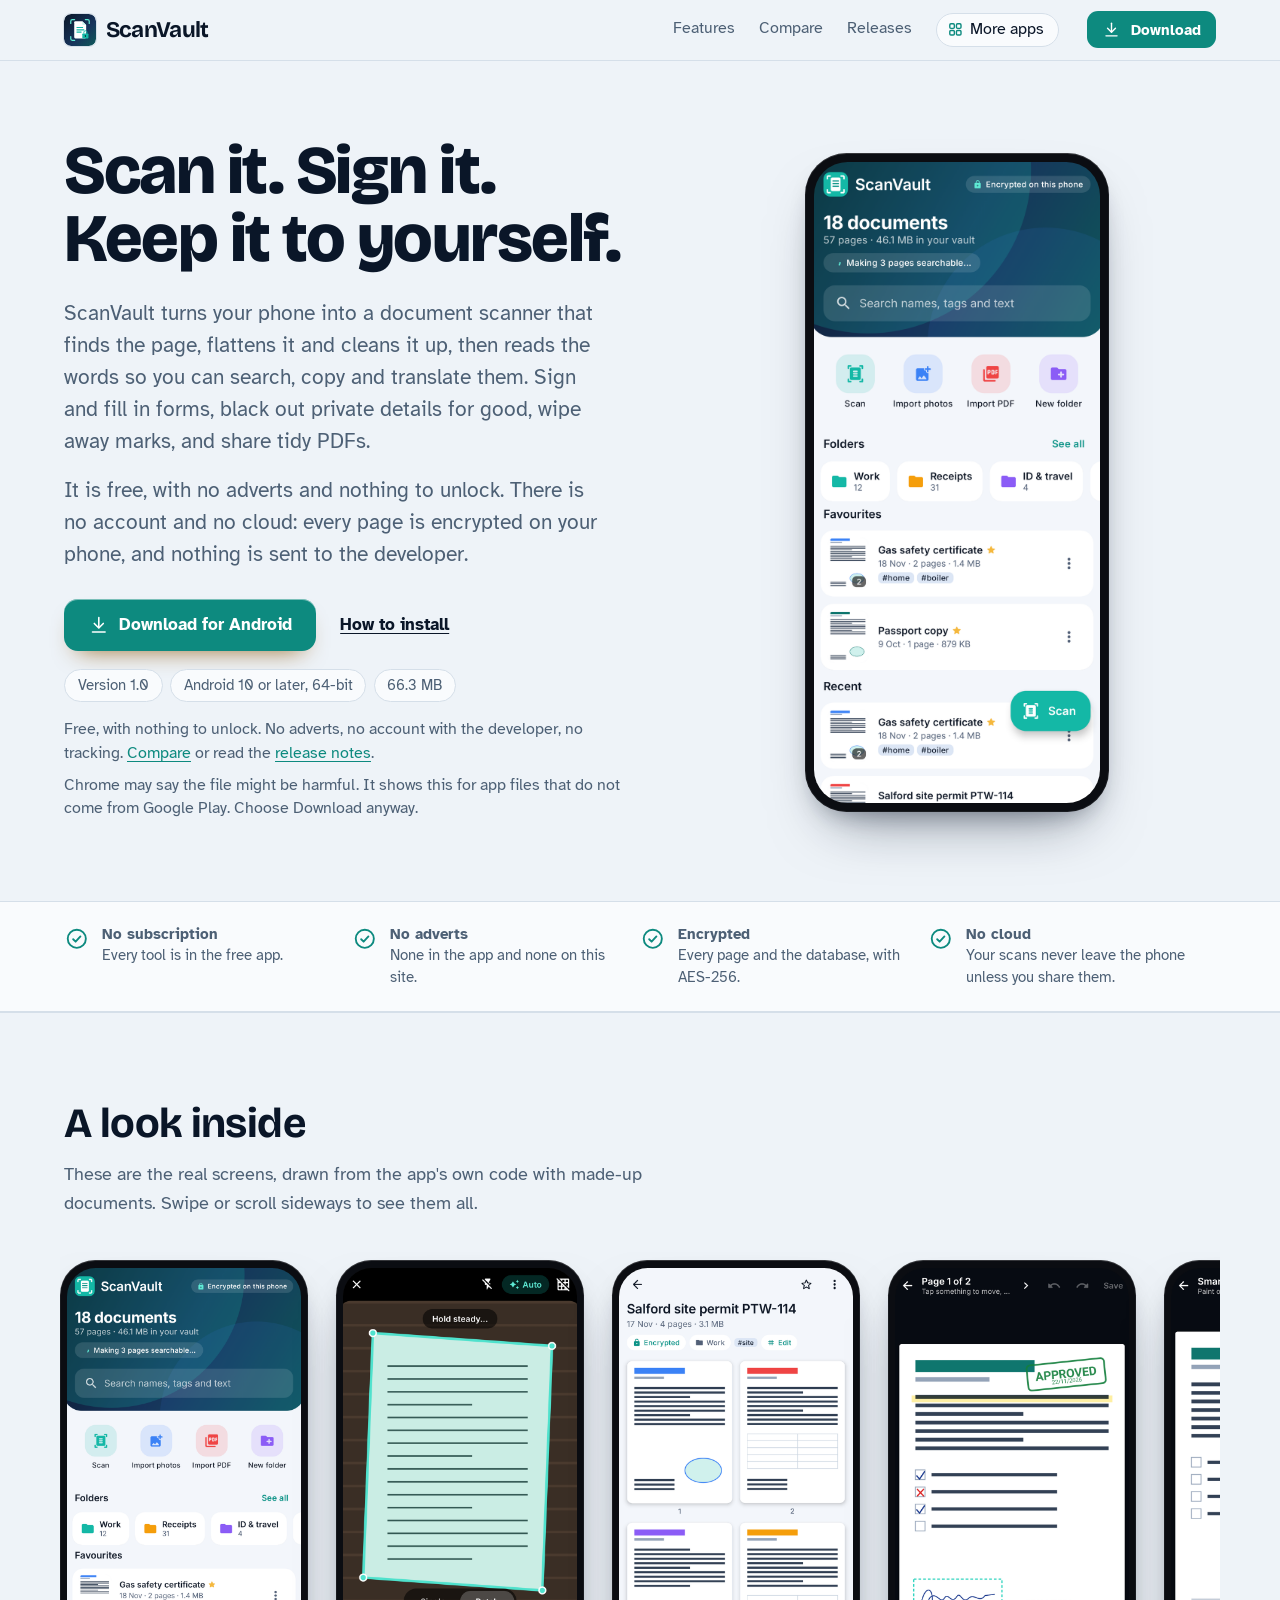
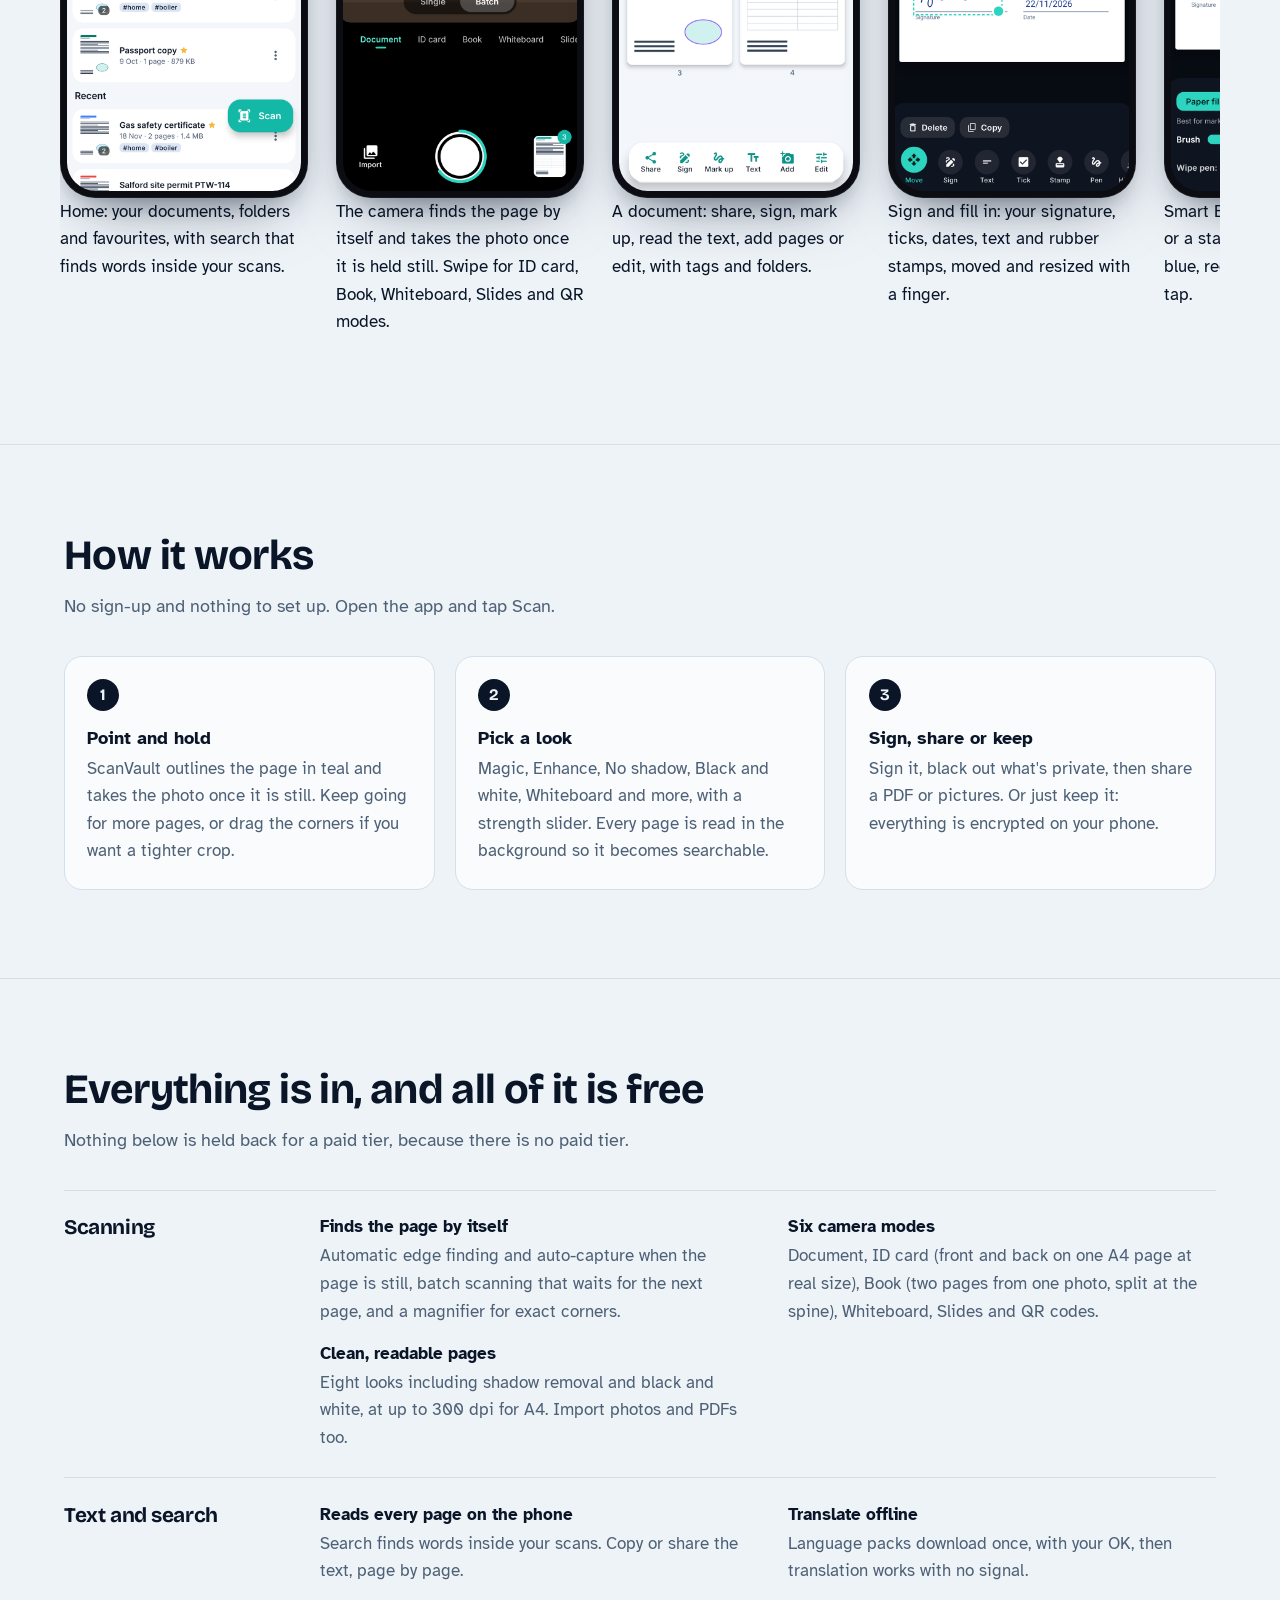
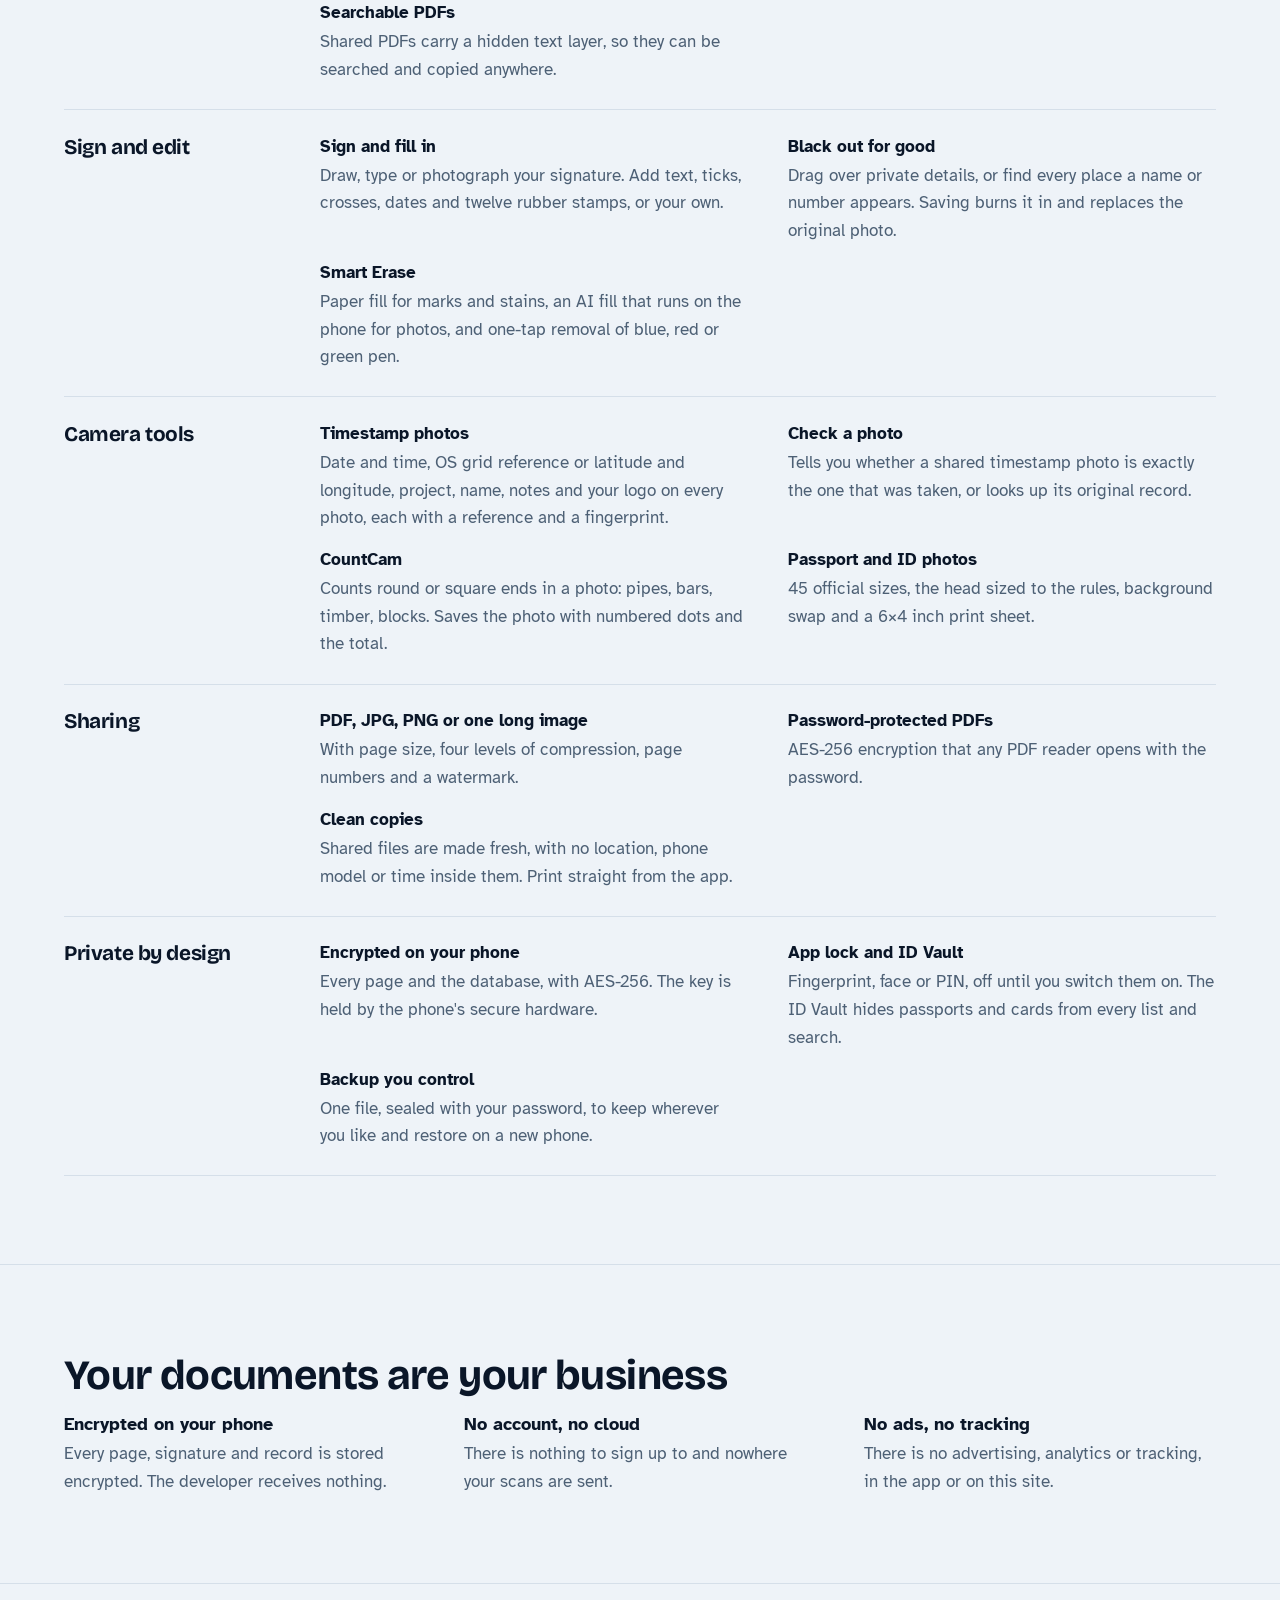
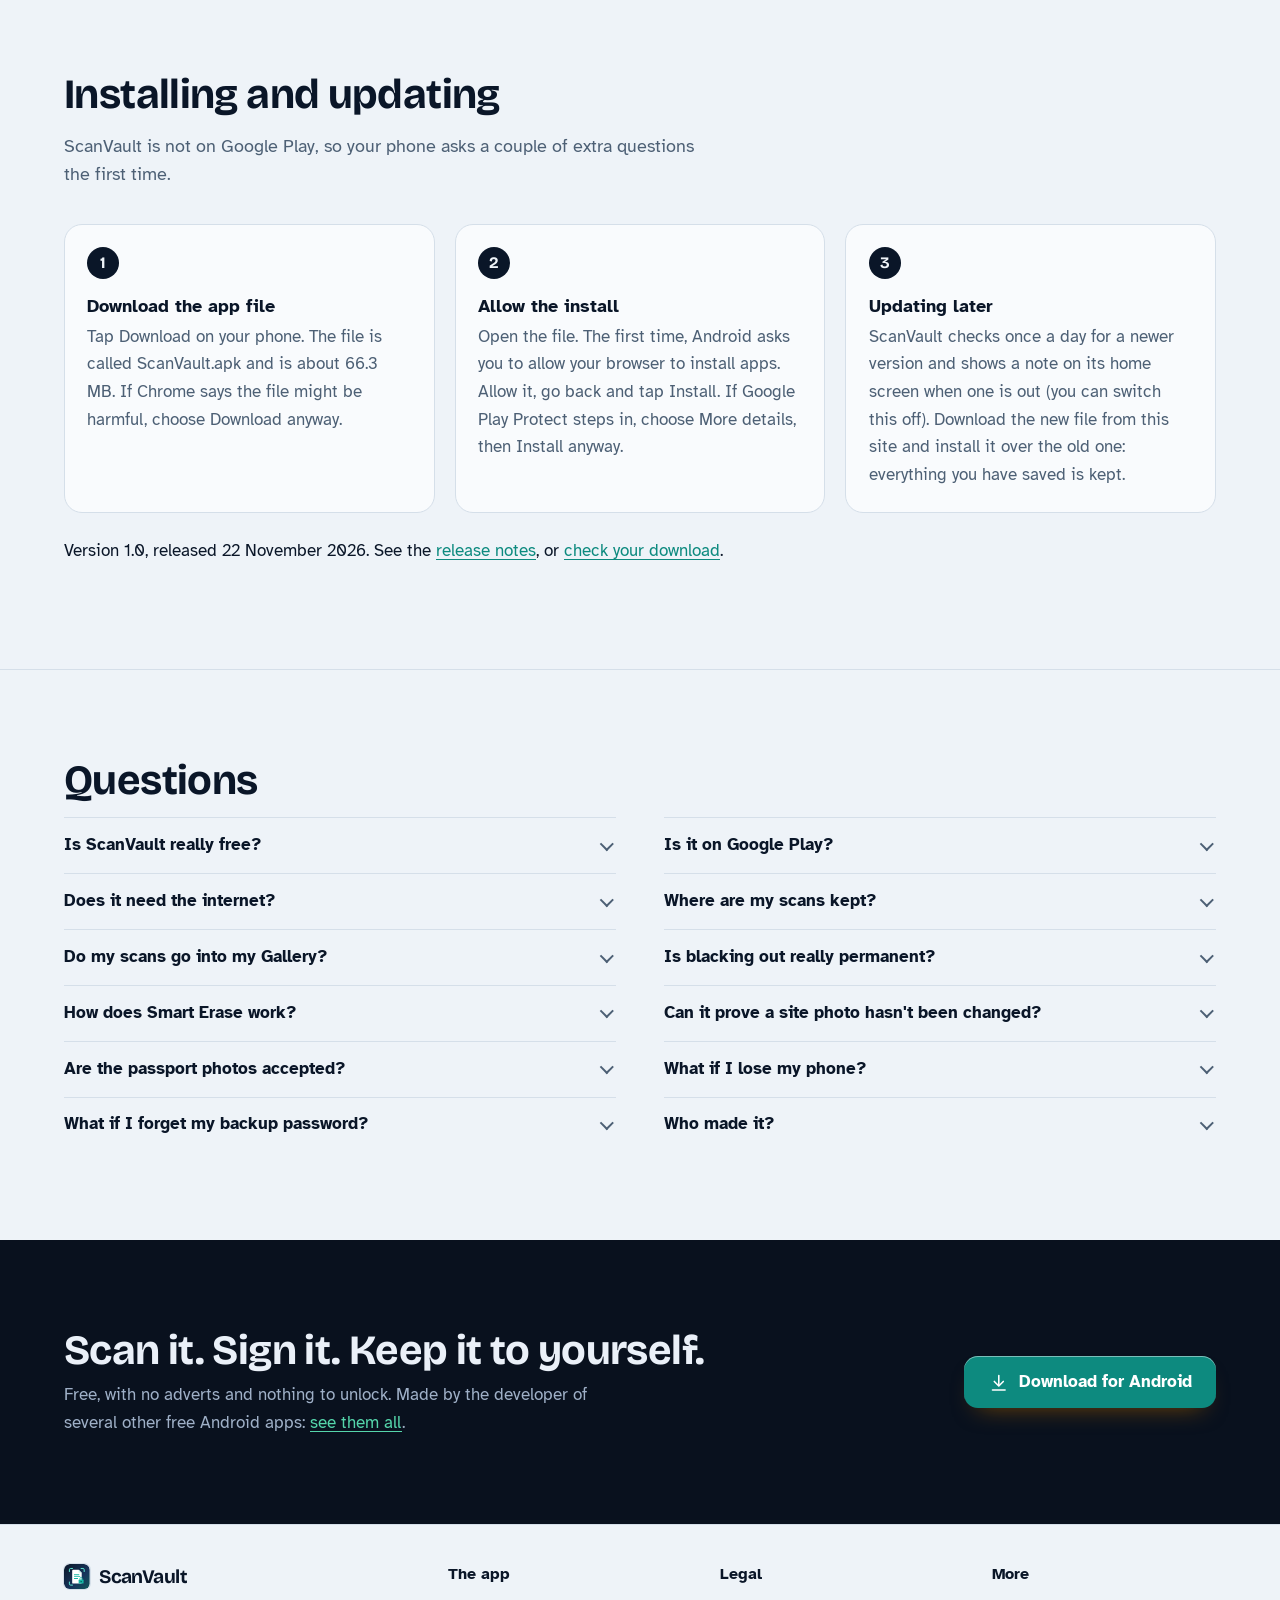
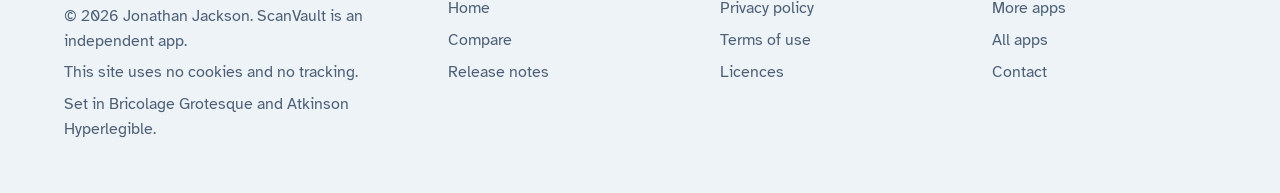
==== index.html @ 2713297f "ScanVault website" ====
<!DOCTYPE html>
<html lang="en-GB">
<head>
<meta charset="utf-8">
<meta name="viewport" content="width=device-width, initial-scale=1">
<title>ScanVault: a free, private document scanner for Android</title>
<meta name="description" content="ScanVault is a free Android document scanner that keeps every page encrypted on your phone: automatic edge finding, searchable PDFs, signing and form filling, true black-out, Smart Erase, timestamp photos, CountCam, passport photos and an ID Vault. No adverts, no account, no cloud.">
<meta name="author" content="Jonathan Jackson">
<link rel="canonical" href="https://customgpter.github.io/scanvault/">
<meta name="theme-color" content="#eef3f8" media="(prefers-color-scheme: light)">
<meta name="theme-color" content="#060e1c" media="(prefers-color-scheme: dark)">
<meta property="og:type" content="website">
<meta property="og:site_name" content="ScanVault">
<meta property="og:title" content="ScanVault: a free, private document scanner for Android">
<meta property="og:description" content="ScanVault is a free Android document scanner that keeps every page encrypted on your phone: automatic edge finding, searchable PDFs, signing and form filling, true black-out, Smart Erase, timestamp photos, CountCam, passport photos and an ID Vault. No adverts, no account, no cloud.">
<meta property="og:url" content="https://customgpter.github.io/scanvault/">
<meta property="og:image" content="https://customgpter.github.io/scanvault/assets/og.png">
<meta property="og:image:width" content="1200">
<meta property="og:image:height" content="630">
<meta property="og:image:alt" content="ScanVault&#x27;s home screen: your encrypted documents, folders and the scan button">
<meta property="og:locale" content="en_GB">
<meta name="twitter:card" content="summary_large_image">
<link rel="icon" href="./assets/favicon.svg" type="image/svg+xml">
<link rel="apple-touch-icon" href="./assets/apple-touch-icon.png">
<link rel="preload" href="./assets/fonts/bricolage-grotesque-latin.woff2" as="font" type="font/woff2" crossorigin>
<link rel="preload" href="./assets/fonts/atkinson-hyperlegible-latin-400-normal.woff2" as="font" type="font/woff2" crossorigin>
<link rel="stylesheet" href="./assets/site.css?v=1">
<link rel="stylesheet" href="./assets/house.css?v=1">
<link rel="stylesheet" href="./assets/apps-list.css?v=1">
<script src="./assets/apps-list.js?v=1" defer></script>
<script type="application/ld+json">{"@context":"https://schema.org","@type":"SoftwareApplication","name":"ScanVault","url":"https://customgpter.github.io/scanvault/","description":"ScanVault is a free Android document scanner that keeps every page encrypted on your phone: automatic edge finding, searchable PDFs, signing and form filling, true black-out, Smart Erase, timestamp photos, CountCam, passport photos and an ID Vault. No adverts, no account, no cloud.","applicationCategory":"BusinessApplication","operatingSystem":"Android 10 or later, 64-bit","softwareVersion":"1.0","downloadUrl":"https://github.com/CustomGPTer/scanvault/releases/latest/download/ScanVault.apk","releaseNotes":"https://customgpter.github.io/scanvault/releases.html","offers":{"@type":"Offer","price":"0","priceCurrency":"GBP"},"inLanguage":"en-GB","image":"https://customgpter.github.io/scanvault/assets/og.png","featureList":["Finds the page by itself","Six camera modes","Clean, readable pages","Reads every page on the phone","Translate offline","Searchable PDFs","Sign and fill in","Black out for good","Smart Erase","Timestamp photos","Check a photo","CountCam"],"author":{"@type":"Person","name":"Jonathan Jackson"}}</script>
<script type="application/ld+json">{"@context":"https://schema.org","@type":"FAQPage","mainEntity":[{"@type":"Question","name":"Is ScanVault really free?","acceptedAnswer":{"@type":"Answer","text":"Yes. There is no paid version, no subscription, no trial and no adverts, and nothing in the app is locked. There is no watermark on your scans."}},{"@type":"Question","name":"Is it on Google Play?","acceptedAnswer":{"@type":"Answer","text":"No. ScanVault is a personal project and is downloaded from this site as an Android app file. It needs Android 10 or later on a 64-bit phone, which covers almost every phone sold since 2019."}},{"@type":"Question","name":"Does it need the internet?","acceptedAnswer":{"@type":"Answer","text":"No, apart from two things you control: translation language packs, downloaded only when you say yes, and a once-a-day check for a newer version number, which you can switch off. Scanning, text reading, signing, Smart Erase, counting and ID photos all work offline."}},{"@type":"Question","name":"Where are my scans kept?","acceptedAnswer":{"@type":"Answer","text":"Only on your phone, in the app's private storage, encrypted with AES-256. The key is held by the phone's secure hardware, so a copy of the files taken off the phone cannot be read. Android's cloud backup is switched off for ScanVault."}},{"@type":"Question","name":"Do my scans go into my Gallery?","acceptedAnswer":{"@type":"Answer","text":"No. ScanVault never saves to your Gallery. Pages leave the app only when you share, save or print them, or switch on the optional copy to a folder."}},{"@type":"Question","name":"Is blacking out really permanent?","acceptedAnswer":{"@type":"Answer","text":"Yes. When you save, the black boxes are burned into the page and the original photo in the vault is replaced, so the hidden details cannot be recovered from the app. Text under the boxes is removed from search too."}},{"@type":"Question","name":"How does Smart Erase work?","acceptedAnswer":{"@type":"Answer","text":"Paint over what you want gone. Paper fill blends in clean paper, which suits marks and stains on documents. AI fill uses a small image-repair model built into the app, which runs on your phone and suits photos and backgrounds."}},{"@type":"Question","name":"Can it prove a site photo hasn't been changed?","acceptedAnswer":{"@type":"Answer","text":"Each timestamp photo gets a reference and a fingerprint kept on the phone that took it. Check a photo tells you whether a shared copy is byte for byte the original. Copies squeezed by messaging apps no longer match, so use the reference on the stamp to see the original record."}},{"@type":"Question","name":"Are the passport photos accepted?","acceptedAnswer":{"@type":"Answer","text":"ScanVault sizes the head and photo to each country's published rules and can make the background plain. Whether a photo is accepted also depends on the lighting, your expression and the office that checks it, so always read the official rules before you apply."}},{"@type":"Question","name":"What if I lose my phone?","acceptedAnswer":{"@type":"Answer","text":"Your scans are encrypted and can't be read off the phone. To keep them, make a backup in Settings, Backup and restore: one file sealed with your password. Restore it on a new phone with the same password."}},{"@type":"Question","name":"What if I forget my backup password?","acceptedAnswer":{"@type":"Answer","text":"The backup can't be opened, not even by the developer. Make a new backup with a password you'll remember."}},{"@type":"Question","name":"Who made it?","acceptedAnswer":{"@type":"Answer","text":"ScanVault is made by Jonathan Jackson, an independent developer in the United Kingdom. It is not connected with CamScanner, Adobe, Google or any other app maker."}}]}</script>
</head>
<body>
<a class="skip" href="#main">Skip to content</a>
<header class="masthead">
<div class="wrap">
<a class="brand" href="./" aria-label="ScanVault home"><svg viewBox="0 0 108 108" aria-hidden="true"><defs><linearGradient id="svg_sv" x1="0" y1="0" x2="1" y2="1"><stop offset="0" stop-color="#0A1628"/><stop offset=".6" stop-color="#17345C"/><stop offset="1" stop-color="#0E5A5A"/></linearGradient></defs><rect width="108" height="108" rx="24" fill="url(#svg_sv)"/><g transform="translate(54 54) scale(1.3) translate(-54 -55)"><path fill="#fff" d="M42,32h18l10,10v32a3,3 0,0 1,-3 3h-25a3,3 0,0 1,-3 -3v-39a3,3 0,0 1,3 -3z"/><path fill="#CCF5EE" d="M60,32l10,10h-8a2,2 0,0 1,-2 -2z"/><path fill="#14B8A6" d="M45,47h17v3h-17z M45,53h20v3h-20z M45,59h13v3h-13z"/><path fill="#14B8A6" d="M62,64h12a2,2 0,0 1,2 2v9a2,2 0,0 1,-2 2h-12a2,2 0,0 1,-2 -2v-9a2,2 0,0 1,2 -2z"/><path fill="none" stroke="#14B8A6" stroke-width="2.4" d="M64,64v-3a4,4 0,0 1,8 0v3"/><path fill="#0A1628" d="M68,68.5a1.6,1.6 0,1 1,-0.01 0z M67.2,69.5h1.6v3.5h-1.6z"/><path fill="none" stroke="#5EEAD4" stroke-width="3.2" stroke-linecap="round" d="M30,38v-6a4,4 0,0 1,4 -4h6 M68,28h6a4,4 0,0 1,4 4v6 M30,72v6a4,4 0,0 0,4 4h6"/></g></svg><span>ScanVault</span></a>
<nav aria-label="Main"><ul><li><a href="./#features">Features</a></li><li><a href="./compare.html">Compare</a></li><li><a href="./releases.html">Releases</a></li><li><a class="more-apps" href="./more-apps.html"><svg class="ico" viewBox="0 0 24 24" aria-hidden="true"><rect x="4" y="4" width="6.5" height="6.5" rx="1.6"/><rect x="13.5" y="4" width="6.5" height="6.5" rx="1.6"/><rect x="4" y="13.5" width="6.5" height="6.5" rx="1.6"/><rect x="13.5" y="13.5" width="6.5" height="6.5" rx="1.6"/></svg>More apps</a></li></ul></nav>
<a class="button small" href="https://github.com/CustomGPTer/scanvault/releases/latest/download/ScanVault.apk"><svg class="ico" viewBox="0 0 24 24" aria-hidden="true"><path d="M12 4v11"/><path d="M7 10.5l5 5 5-5"/><path d="M5 20h14"/></svg>Download</a>
</div>
</header>
<main id="main">
<div class="hero">
<div class="wrap hero-grid">
<div class="hero-copy">
<h1>Scan it. Sign it. Keep it to yourself.</h1>
<p class="lede">ScanVault turns your phone into a document scanner that finds the page, flattens it and cleans it up, then reads the words so you can search, copy and translate them. Sign and fill in forms, black out private details for good, wipe away marks, and share tidy PDFs.</p><p class="lede">It is free, with no adverts and nothing to unlock. There is no account and no cloud: every page is encrypted on your phone, and nothing is sent to the developer.</p>

<p class="get" id="download"><a class="button" href="https://github.com/CustomGPTer/scanvault/releases/latest/download/ScanVault.apk"><svg class="ico" viewBox="0 0 24 24" aria-hidden="true"><path d="M12 4v11"/><path d="M7 10.5l5 5 5-5"/><path d="M5 20h14"/></svg>Download for Android</a><a class="aside" href="#install">How to install</a></p>
<ul class="pills"><li>Version 1.0</li><li>Android 10 or later, 64-bit</li><li>66.3 MB</li></ul>
<p class="facts">Free, with nothing to unlock. No adverts, no account with the developer, no tracking. <a href="compare.html">Compare</a> or read the <a href="releases.html">release notes</a>.</p>
<p class="facts">Chrome may say the file might be harmful. It shows this for app files that do not come from Google Play. Choose Download anyway.</p>
</div>
<div class="hero-phone"><div class="phone"><img src="./assets/screens/home.png" alt="Home: your documents, folders and favourites, with search that finds words inside your scans." width="393" height="852" fetchpriority="high"></div></div>
</div>
</div>

<section class="promises" aria-label="In short">
<div class="wrap"><ul><li><svg class="ico" viewBox="0 0 24 24" aria-hidden="true"><circle cx="12" cy="12" r="8.5"/><path d="M8.6 12.4l2.3 2.3 4.5-4.9"/></svg><span><b>No subscription</b><span>Every tool is in the free app.</span></span></li><li><svg class="ico" viewBox="0 0 24 24" aria-hidden="true"><circle cx="12" cy="12" r="8.5"/><path d="M8.6 12.4l2.3 2.3 4.5-4.9"/></svg><span><b>No adverts</b><span>None in the app and none on this site.</span></span></li><li><svg class="ico" viewBox="0 0 24 24" aria-hidden="true"><circle cx="12" cy="12" r="8.5"/><path d="M8.6 12.4l2.3 2.3 4.5-4.9"/></svg><span><b>Encrypted</b><span>Every page and the database, with AES-256.</span></span></li><li><svg class="ico" viewBox="0 0 24 24" aria-hidden="true"><circle cx="12" cy="12" r="8.5"/><path d="M8.6 12.4l2.3 2.3 4.5-4.9"/></svg><span><b>No cloud</b><span>Your scans never leave the phone unless you share them.</span></span></li></ul></div>
</section>

<section id="screens" aria-labelledby="screens-h">
<div class="wrap">
<h2 id="screens-h">A look inside</h2>
<p class="intro">These are the real screens, drawn from the app&#x27;s own code with made-up documents. Swipe or scroll sideways to see them all.</p>
<div class="gallery" tabindex="0" role="region" aria-label="Screens from ScanVault"><figure class="shot"><div class="phone"><img src="./assets/screens/home.png" alt="Home: your documents, folders and favourites, with search that finds words inside your scans." width="393" height="852" loading="eager" decoding="async"></div><figcaption>Home: your documents, folders and favourites, with search that finds words inside your scans.</figcaption></figure><figure class="shot"><div class="phone"><img src="./assets/screens/camera.png" alt="The camera finds the page by itself and takes the photo once it is held still. Swipe for ID card, Book, Whiteboard, Slides and QR modes." width="393" height="852" loading="eager" decoding="async"></div><figcaption>The camera finds the page by itself and takes the photo once it is held still. Swipe for ID card, Book, Whiteboard, Slides and QR modes.</figcaption></figure><figure class="shot"><div class="phone"><img src="./assets/screens/document.png" alt="A document: share, sign, mark up, read the text, add pages or edit, with tags and folders." width="393" height="852" loading="eager" decoding="async"></div><figcaption>A document: share, sign, mark up, read the text, add pages or edit, with tags and folders.</figcaption></figure><figure class="shot"><div class="phone"><img src="./assets/screens/sign.png" alt="Sign and fill in: your signature, ticks, dates, text and rubber stamps, moved and resized with a finger." width="393" height="852" loading="eager" decoding="async"></div><figcaption>Sign and fill in: your signature, ticks, dates, text and rubber stamps, moved and resized with a finger.</figcaption></figure><figure class="shot"><div class="phone"><img src="./assets/screens/erase.png" alt="Smart Erase: paint over a mark or a stain and it is gone. Wipe all blue, red or green pen in one tap." width="393" height="852" loading="eager" decoding="async"></div><figcaption>Smart Erase: paint over a mark or a stain and it is gone. Wipe all blue, red or green pen in one tap.</figcaption></figure><figure class="shot"><div class="phone"><img src="./assets/screens/timestamp.png" alt="The timestamp camera: date, time, OS grid reference, project and notes on every photo, with a tamper check." width="393" height="852" loading="eager" decoding="async"></div><figcaption>The timestamp camera: date, time, OS grid reference, project and notes on every photo, with a tamper check.</figcaption></figure><figure class="shot"><div class="phone"><img src="./assets/screens/countcam.png" alt="CountCam counts pipe ends, bars, timber or blocks. Tap to add one it missed or remove a wrong one." width="393" height="852" loading="eager" decoding="async"></div><figcaption>CountCam counts pipe ends, bars, timber or blocks. Tap to add one it missed or remove a wrong one.</figcaption></figure><figure class="shot"><div class="phone"><img src="./assets/screens/idphoto.png" alt="Passport and ID photos in 45 official sizes, with the head sized for you and a 6×4 print sheet." width="393" height="852" loading="eager" decoding="async"></div><figcaption>Passport and ID photos in 45 official sizes, with the head sized for you and a 6×4 print sheet.</figcaption></figure></div>
</div>
</section>

<section id="how" aria-labelledby="how-h">
<div class="wrap">
<h2 id="how-h">How it works</h2>
<p class="intro">No sign-up and nothing to set up. Open the app and tap Scan.</p>
<ol class="steps"><li><h3>Point and hold</h3><p>ScanVault outlines the page in teal and takes the photo once it is still. Keep going for more pages, or drag the corners if you want a tighter crop.</p></li><li><h3>Pick a look</h3><p>Magic, Enhance, No shadow, Black and white, Whiteboard and more, with a strength slider. Every page is read in the background so it becomes searchable.</p></li><li><h3>Sign, share or keep</h3><p>Sign it, black out what's private, then share a PDF or pictures. Or just keep it: everything is encrypted on your phone.</p></li></ol>
</div>
</section>

<section id="features" aria-labelledby="features-h">
<div class="wrap">
<h2 id="features-h">Everything is in, and all of it is free</h2>
<p class="intro">Nothing below is held back for a paid tier, because there is no paid tier.</p>
<div class="groups"><div class="group"><h3>Scanning</h3><dl><div><dt>Finds the page by itself</dt><dd>Automatic edge finding and auto-capture when the page is still, batch scanning that waits for the next page, and a magnifier for exact corners.</dd></div><div><dt>Six camera modes</dt><dd>Document, ID card (front and back on one A4 page at real size), Book (two pages from one photo, split at the spine), Whiteboard, Slides and QR codes.</dd></div><div><dt>Clean, readable pages</dt><dd>Eight looks including shadow removal and black and white, at up to 300 dpi for A4. Import photos and PDFs too.</dd></div></dl></div><div class="group"><h3>Text and search</h3><dl><div><dt>Reads every page on the phone</dt><dd>Search finds words inside your scans. Copy or share the text, page by page.</dd></div><div><dt>Translate offline</dt><dd>Language packs download once, with your OK, then translation works with no signal.</dd></div><div><dt>Searchable PDFs</dt><dd>Shared PDFs carry a hidden text layer, so they can be searched and copied anywhere.</dd></div></dl></div><div class="group"><h3>Sign and edit</h3><dl><div><dt>Sign and fill in</dt><dd>Draw, type or photograph your signature. Add text, ticks, crosses, dates and twelve rubber stamps, or your own.</dd></div><div><dt>Black out for good</dt><dd>Drag over private details, or find every place a name or number appears. Saving burns it in and replaces the original photo.</dd></div><div><dt>Smart Erase</dt><dd>Paper fill for marks and stains, an AI fill that runs on the phone for photos, and one-tap removal of blue, red or green pen.</dd></div></dl></div><div class="group"><h3>Camera tools</h3><dl><div><dt>Timestamp photos</dt><dd>Date and time, OS grid reference or latitude and longitude, project, name, notes and your logo on every photo, each with a reference and a fingerprint.</dd></div><div><dt>Check a photo</dt><dd>Tells you whether a shared timestamp photo is exactly the one that was taken, or looks up its original record.</dd></div><div><dt>CountCam</dt><dd>Counts round or square ends in a photo: pipes, bars, timber, blocks. Saves the photo with numbered dots and the total.</dd></div><div><dt>Passport and ID photos</dt><dd>45 official sizes, the head sized to the rules, background swap and a 6×4 inch print sheet.</dd></div></dl></div><div class="group"><h3>Sharing</h3><dl><div><dt>PDF, JPG, PNG or one long image</dt><dd>With page size, four levels of compression, page numbers and a watermark.</dd></div><div><dt>Password-protected PDFs</dt><dd>AES-256 encryption that any PDF reader opens with the password.</dd></div><div><dt>Clean copies</dt><dd>Shared files are made fresh, with no location, phone model or time inside them. Print straight from the app.</dd></div></dl></div><div class="group"><h3>Private by design</h3><dl><div><dt>Encrypted on your phone</dt><dd>Every page and the database, with AES-256. The key is held by the phone's secure hardware.</dd></div><div><dt>App lock and ID Vault</dt><dd>Fingerprint, face or PIN, off until you switch them on. The ID Vault hides passports and cards from every list and search.</dd></div><div><dt>Backup you control</dt><dd>One file, sealed with your password, to keep wherever you like and restore on a new phone.</dd></div></dl></div></div>
</div>
</section>

<section id="privacy" aria-labelledby="privacy-h">
<div class="wrap">
<h2 id="privacy-h">Your documents are your business</h2>
<ul class="plain"><li><h3>Encrypted on your phone</h3><p>Every page, signature and record is stored encrypted. The developer receives nothing.</p></li><li><h3>No account, no cloud</h3><p>There is nothing to sign up to and nowhere your scans are sent.</p></li><li><h3>No ads, no tracking</h3><p>There is no advertising, analytics or tracking, in the app or on this site.</p></li></ul>
</div>
</section>

<section id="install" aria-labelledby="install-h">
<div class="wrap">
<h2 id="install-h">Installing and updating</h2>
<p class="intro">ScanVault is not on Google Play, so your phone asks a couple of extra questions the first time.</p>
<ol class="steps"><li><h3>Download the app file</h3><p>Tap Download on your phone. The file is called ScanVault.apk and is about 66.3 MB. If Chrome says the file might be harmful, choose Download anyway.</p></li><li><h3>Allow the install</h3><p>Open the file. The first time, Android asks you to allow your browser to install apps. Allow it, go back and tap Install. If Google Play Protect steps in, choose More details, then Install anyway.</p></li><li><h3>Updating later</h3><p>ScanVault checks once a day for a newer version and shows a note on its home screen when one is out (you can switch this off). Download the new file from this site and install it over the old one: everything you have saved is kept.</p></li></ol>
<p class="after-table">Version 1.0, released 22 November 2026. See the <a href="releases.html">release notes</a>, or <a href="releases.html#checking">check your download</a>.</p>
</div>
</section>

<section id="questions" aria-labelledby="questions-h">
<div class="wrap">
<h2 id="questions-h">Questions</h2>
<div class="faq"><details><summary>Is ScanVault really free?</summary><p>Yes. There is no paid version, no subscription, no trial and no adverts, and nothing in the app is locked. There is no watermark on your scans.</p></details><details><summary>Is it on Google Play?</summary><p>No. ScanVault is a personal project and is downloaded from this site as an Android app file. It needs Android 10 or later on a 64-bit phone, which covers almost every phone sold since 2019.</p></details><details><summary>Does it need the internet?</summary><p>No, apart from two things you control: translation language packs, downloaded only when you say yes, and a once-a-day check for a newer version number, which you can switch off. Scanning, text reading, signing, Smart Erase, counting and ID photos all work offline.</p></details><details><summary>Where are my scans kept?</summary><p>Only on your phone, in the app's private storage, encrypted with AES-256. The key is held by the phone's secure hardware, so a copy of the files taken off the phone cannot be read. Android's cloud backup is switched off for ScanVault.</p></details><details><summary>Do my scans go into my Gallery?</summary><p>No. ScanVault never saves to your Gallery. Pages leave the app only when you share, save or print them, or switch on the optional copy to a folder.</p></details><details><summary>Is blacking out really permanent?</summary><p>Yes. When you save, the black boxes are burned into the page and the original photo in the vault is replaced, so the hidden details cannot be recovered from the app. Text under the boxes is removed from search too.</p></details><details><summary>How does Smart Erase work?</summary><p>Paint over what you want gone. Paper fill blends in clean paper, which suits marks and stains on documents. AI fill uses a small image-repair model built into the app, which runs on your phone and suits photos and backgrounds.</p></details><details><summary>Can it prove a site photo hasn&#x27;t been changed?</summary><p>Each timestamp photo gets a reference and a fingerprint kept on the phone that took it. Check a photo tells you whether a shared copy is byte for byte the original. Copies squeezed by messaging apps no longer match, so use the reference on the stamp to see the original record.</p></details><details><summary>Are the passport photos accepted?</summary><p>ScanVault sizes the head and photo to each country's published rules and can make the background plain. Whether a photo is accepted also depends on the lighting, your expression and the office that checks it, so always read the official rules before you apply.</p></details><details><summary>What if I lose my phone?</summary><p>Your scans are encrypted and can't be read off the phone. To keep them, make a backup in Settings, Backup and restore: one file sealed with your password. Restore it on a new phone with the same password.</p></details><details><summary>What if I forget my backup password?</summary><p>The backup can't be opened, not even by the developer. Make a new backup with a password you'll remember.</p></details><details><summary>Who made it?</summary><p>ScanVault is made by Jonathan Jackson, an independent developer in the United Kingdom. It is not connected with CamScanner, Adobe, Google or any other app maker.</p></details></div>
</div>
</section>

<section class="closing" aria-labelledby="closing-h">
<div class="wrap">
<div><h2 id="closing-h">Scan it. Sign it. Keep it to yourself.</h2><p>Free, with no adverts and nothing to unlock. Made by the developer of several other free Android apps: <a href="more-apps.html">see them all</a>.</p></div>
<a class="button" href="https://github.com/CustomGPTer/scanvault/releases/latest/download/ScanVault.apk"><svg class="ico" viewBox="0 0 24 24" aria-hidden="true"><path d="M12 4v11"/><path d="M7 10.5l5 5 5-5"/><path d="M5 20h14"/></svg>Download for Android</a>
</div>
</section>
</main>
<footer class="colophon">
<div class="wrap">
<div>
<a class="brand" href="./" aria-label="ScanVault home"><svg viewBox="0 0 108 108" aria-hidden="true"><defs><linearGradient id="svg_sv" x1="0" y1="0" x2="1" y2="1"><stop offset="0" stop-color="#0A1628"/><stop offset=".6" stop-color="#17345C"/><stop offset="1" stop-color="#0E5A5A"/></linearGradient></defs><rect width="108" height="108" rx="24" fill="url(#svg_sv)"/><g transform="translate(54 54) scale(1.3) translate(-54 -55)"><path fill="#fff" d="M42,32h18l10,10v32a3,3 0,0 1,-3 3h-25a3,3 0,0 1,-3 -3v-39a3,3 0,0 1,3 -3z"/><path fill="#CCF5EE" d="M60,32l10,10h-8a2,2 0,0 1,-2 -2z"/><path fill="#14B8A6" d="M45,47h17v3h-17z M45,53h20v3h-20z M45,59h13v3h-13z"/><path fill="#14B8A6" d="M62,64h12a2,2 0,0 1,2 2v9a2,2 0,0 1,-2 2h-12a2,2 0,0 1,-2 -2v-9a2,2 0,0 1,2 -2z"/><path fill="none" stroke="#14B8A6" stroke-width="2.4" d="M64,64v-3a4,4 0,0 1,8 0v3"/><path fill="#0A1628" d="M68,68.5a1.6,1.6 0,1 1,-0.01 0z M67.2,69.5h1.6v3.5h-1.6z"/><path fill="none" stroke="#5EEAD4" stroke-width="3.2" stroke-linecap="round" d="M30,38v-6a4,4 0,0 1,4 -4h6 M68,28h6a4,4 0,0 1,4 4v6 M30,72v6a4,4 0,0 0,4 4h6"/></g></svg><span>ScanVault</span></a>
<p>&copy; 2026 Jonathan Jackson. ScanVault is an independent app.</p>
<p>This site uses no cookies and no tracking.</p>
<p>Set in Bricolage Grotesque and Atkinson Hyperlegible.</p>
</div>
<nav aria-label="The app"><h2>The app</h2><ul>
<li><a href="./">Home</a></li>
<li><a href="./compare.html">Compare</a></li>
<li><a href="./releases.html">Release notes</a></li>

</ul></nav>
<nav aria-label="Legal"><h2>Legal</h2><ul>
<li><a href="./privacy.html">Privacy policy</a></li>
<li><a href="./terms.html">Terms of use</a></li>
<li><a href="./licences.html">Licences</a></li>
</ul></nav>
<nav aria-label="More"><h2>More</h2><ul>
<li><a href="./more-apps.html">More apps</a></li>
<li><a href="https://customgpter.github.io/">All apps</a></li>
<li><a href="https://github.com/CustomGPTer/scanvault/issues">Contact</a></li>
</ul></nav>
</div>
</footer>
</body>
</html>
---- assets/site.css ----
@font-face{font-family:"Bricolage Grotesque";src:url("fonts/bricolage-grotesque-latin.woff2") format("woff2");font-weight:200 800;font-style:normal;font-display:swap}
@font-face{font-family:"Atkinson Hyperlegible";src:url("fonts/atkinson-hyperlegible-latin-400-normal.woff2") format("woff2");font-weight:400;font-style:normal;font-display:swap}
@font-face{font-family:"Atkinson Hyperlegible";src:url("fonts/atkinson-hyperlegible-latin-700-normal.woff2") format("woff2");font-weight:700;font-style:normal;font-display:swap}

/* Daylight page, night-time camera. The lamp colour is kept for the one thing to press and for what the camera has seen. */
:root{
  --page:#f2f5f9; --panel:#ffffff; --raised:#e8edf3; --ink:#0d1a2b; --soft:#465468; --rule:#d2dae4;
  --accent:#0a6a55; --accent-ink:#ffffff; --warn:#8a5200; --rec:#d3302f;
  --lamp:#ffb347; --lamp-ink:#231400; --lamp-text:#8a5200;
  --night:#09111e; --night-2:#111d30; --night-3:#1a2a43; --night-ink:#eaf0f8; --night-soft:#9fb0c7; --night-rule:#24364f; --iris:#55d6ab;
  --display:"Bricolage Grotesque","Atkinson Hyperlegible",system-ui,sans-serif;
  --sans:"Atkinson Hyperlegible",system-ui,-apple-system,"Segoe UI",Roboto,sans-serif;
  --mono:ui-monospace,SFMono-Regular,Menlo,Consolas,"Liberation Mono",monospace;
  color-scheme:light dark;
}
@media (prefers-color-scheme:dark){
  :root{--page:#0a111b; --panel:#111a27; --raised:#182434; --ink:#e9eef5; --soft:#a0aec0; --rule:#243247;
    --accent:#55d6ab; --accent-ink:#00281d; --warn:#ffb347; --rec:#ff6163; --lamp-text:#ffb347}
}

*,*::before,*::after{box-sizing:border-box}
html{-webkit-text-size-adjust:100%;scroll-behavior:smooth;scroll-padding-top:5.5rem}
@media (prefers-reduced-motion:reduce){html{scroll-behavior:auto}}
body{margin:0;background:var(--page);color:var(--ink);font:400 1.0625rem/1.62 var(--sans);text-rendering:optimizeLegibility;-webkit-font-smoothing:antialiased}
img,svg{max-width:100%;display:block}
a{color:var(--accent);text-decoration-thickness:.07em;text-underline-offset:.2em}
a:hover{text-decoration-thickness:.13em}
:focus-visible{outline:3px solid var(--lamp);outline-offset:3px;border-radius:6px}
code{font:.9em/1 var(--mono);overflow-wrap:anywhere}
h1,h2,h3{font-family:var(--display);font-weight:700;letter-spacing:-.015em;line-height:1.08;margin:0;text-wrap:balance}
p{margin:0 0 1rem}
.skip{position:absolute;left:-999px;top:0;background:var(--ink);color:var(--page);padding:.6rem 1rem;z-index:30;border-radius:0 0 8px 0}
.skip:focus{left:0}
.sr{position:absolute;width:1px;height:1px;overflow:hidden;clip-path:inset(50%);white-space:nowrap}
.wrap{width:min(72rem,100% - 2.5rem);margin-inline:auto}
.measure{max-width:44rem}
.ico{width:1.25em;height:1.25em;flex:none;fill:none;stroke:currentColor;stroke-width:1.75;stroke-linecap:round;stroke-linejoin:round}

/* ---------- masthead */
.masthead{position:sticky;top:0;z-index:20;background:color-mix(in srgb,var(--page) 88%,transparent);-webkit-backdrop-filter:blur(14px) saturate(1.3);backdrop-filter:blur(14px) saturate(1.3);border-bottom:1px solid var(--rule)}
.masthead .wrap{display:flex;flex-wrap:wrap;align-items:center;gap:.35rem 1.75rem;padding-block:.7rem}
.brand{display:inline-flex;align-items:center;gap:.6rem;font:700 1.4rem/1 var(--display);letter-spacing:-.03em;color:var(--ink);text-decoration:none;margin-right:auto}
.brand svg{width:2rem;height:2rem;flex:none;border-radius:.5rem;box-shadow:0 0 0 1px var(--rule)}
.masthead nav ul{display:flex;flex-wrap:wrap;align-items:center;gap:.15rem 1.5rem;list-style:none;margin:0;padding:0;font-size:1rem;line-height:1.3}
.masthead nav a{display:inline-flex;align-items:center;gap:.4rem;color:var(--soft);text-decoration:none;padding-block:.45rem;border-bottom:2px solid transparent}
.masthead nav a:hover{color:var(--ink)}
.masthead nav a[aria-current="page"]{color:var(--ink);border-bottom-color:var(--lamp)}
.masthead nav a.more-apps{color:var(--ink);border:1px solid var(--rule);border-radius:999px;padding:.34rem .85rem .34rem .65rem;background:var(--panel)}
.masthead nav a.more-apps .ico{width:1.05em;height:1.05em;color:var(--accent);stroke-width:2}
.masthead nav a.more-apps:hover,.masthead nav a.more-apps[aria-current="page"]{border-color:var(--accent)}
.button{display:inline-flex;align-items:center;gap:.6rem;background:var(--lamp);color:var(--lamp-ink);font:700 1.08rem/1.2 var(--sans);text-decoration:none;padding:.95rem 1.5rem;border-radius:14px;box-shadow:0 1px 0 rgba(255,255,255,.45) inset,0 12px 24px -14px rgba(138,82,0,.9)}
.button:hover{background:#ffc56e}
.button:active{transform:translateY(1px)}
.button.small{font-size:.95rem;padding:.55rem .95rem;border-radius:11px;box-shadow:none}
.button.quiet{background:none;box-shadow:none;border:1px solid var(--rule);color:var(--ink)}
.button.quiet:hover{border-color:var(--ink);background:none}
@media (max-width:52rem){
  .masthead nav{order:3;flex:1 0 100%}
  .masthead nav ul{gap:.1rem .85rem;font-size:.95rem}
  .masthead nav .wide{display:none}
}
@media (max-width:24rem){.masthead nav a.more-apps .ico{display:none}.masthead nav a.more-apps{padding-inline:.7rem}}

/* ---------- hero */
.hero{padding-block:clamp(2.2rem,6vw,4.75rem) clamp(2.5rem,6vw,4.5rem);overflow:hidden}
.hero-grid{display:grid;gap:clamp(2.25rem,5vw,4rem);align-items:center}
@media (min-width:62rem){.hero-grid{grid-template-columns:minmax(0,11fr) minmax(0,10fr)}}
.hero h1{font-size:clamp(2.6rem,6vw,4.25rem);font-weight:800;line-height:1;letter-spacing:-.022em;margin-bottom:1.5rem}
.lede{font-size:clamp(1.14rem,2vw,1.3rem);line-height:1.55;color:var(--soft);margin:0 0 1rem;max-width:34rem}
.get{display:flex;flex-wrap:wrap;align-items:center;gap:.9rem 1.5rem;margin:1.8rem 0 1.1rem}
.get .aside{font-weight:700;color:var(--ink)}
.facts{font-size:.98rem;line-height:1.5;color:var(--soft);margin:0 0 .5rem;max-width:36rem}
.pills{display:flex;flex-wrap:wrap;gap:.45rem;list-style:none;margin:0 0 1rem;padding:0;font-size:.95rem}
.pills li{border:1px solid var(--rule);border-radius:999px;padding:.22rem .8rem;background:var(--panel);color:var(--soft)}

/* the monitor: the camera's view, the day beneath it, and the alert it sends */
.monitor{position:relative;max-width:36rem;margin-inline:auto;width:100%;padding-bottom:3.1rem}
@media (min-width:62rem){.monitor{margin-inline:auto 0}}
.screen{position:relative;background:var(--night);border-radius:22px;padding:.6rem;box-shadow:0 0 0 1px var(--night-rule),0 30px 60px -30px rgba(9,17,30,.75)}
.cam{position:relative;border-radius:15px;overflow:hidden;aspect-ratio:16/10;background:#0b1626}
.cam svg{width:100%;height:100%}
.cam text{font:700 15px var(--sans);fill:#231400}
.hud{position:absolute;display:inline-flex;align-items:center;gap:.4rem;font:700 .76rem/1 var(--sans);color:var(--night-ink);background:rgba(6,12,22,.62);border-radius:999px;padding:.38rem .65rem;letter-spacing:.01em}
.hud i{width:.5rem;height:.5rem;border-radius:50%;background:var(--iris)}
.hud.watching{left:.7rem;top:.7rem}
.hud.rec{right:.7rem;top:.7rem}
.hud.rec i{background:#ff5a5c}
.hud.stamp{left:.7rem;bottom:.7rem;font:400 .74rem/1 var(--mono);border-radius:6px;color:#d5deea}
.hud.place{right:.7rem;bottom:.7rem;border-radius:6px;font-weight:400;color:#d5deea}
.day{padding:.85rem .55rem 2rem;color:var(--night-soft);font-size:.8rem;line-height:1.2}
.day-head{display:flex;justify-content:space-between;margin-bottom:.6rem}
.day-head b{color:var(--night-ink)}
.track{position:relative;height:1.5rem;border-radius:7px;background:repeating-linear-gradient(90deg,var(--night-3) 0 1px,transparent 1px calc(100% / 24)),var(--night-2);box-shadow:inset 0 0 0 1px var(--night-rule)}
.ev{position:absolute;top:3px;bottom:3px;width:max(5px,1.1%);border-radius:3px;background:var(--iris);left:var(--at)}
.ev.seen{background:var(--lamp)}
.now{position:absolute;top:-4px;bottom:-4px;left:var(--at);width:2px;background:var(--night-ink);border-radius:2px}
.hours{display:flex;justify-content:space-between;margin-top:.4rem;font-size:.72rem}
.alert{position:absolute;right:-.4rem;bottom:0;display:flex;align-items:center;gap:.75rem;width:min(19rem,88%);background:var(--panel);color:var(--ink);border:1px solid var(--rule);border-radius:16px;padding:.65rem .8rem;box-shadow:0 18px 36px -18px rgba(9,17,30,.55)}
.alert .thumb{flex:none;width:3.1rem;height:3.1rem;border-radius:10px;background:linear-gradient(160deg,#16263d,#0b1626);position:relative;overflow:hidden}
.alert .thumb::before{content:"";position:absolute;left:50%;bottom:0;width:38%;height:62%;translate:-50% 0;border-radius:40% 40% 0 0;background:#6f86a6}
.alert .thumb::after{content:"";position:absolute;left:50%;top:14%;width:26%;aspect-ratio:1;translate:-50% 0;border-radius:50%;background:#8ea4c2}
.alert b{display:block;font-size:.98rem;line-height:1.25}
.alert span{display:block;font-size:.86rem;color:var(--soft);line-height:1.3}
.alert .dot{flex:none;width:.6rem;height:.6rem;border-radius:50%;background:var(--lamp);margin-left:auto;box-shadow:0 0 0 4px color-mix(in srgb,var(--lamp) 25%,transparent)}
@media (max-width:26rem){.alert{right:0}}
@media (prefers-reduced-motion:no-preference){
  .cam .spill{animation:vg-in .9s ease-out .25s both}
  .cam .who{animation:vg-step .9s cubic-bezier(.2,.8,.25,1) .9s both}
  .cam .mark{animation:vg-lock .45s cubic-bezier(.3,1.4,.5,1) 1.7s both;transform-box:fill-box;transform-origin:center}
  .hud.rec{animation:vg-in .3s ease-out 2.05s both}
  .hud.rec i{animation:vg-blink 1.2s steps(2,jump-none) 2.3s 4}
  .ev.seen,.now{animation:vg-pop .4s cubic-bezier(.3,1.5,.5,1) 2.4s both}
  .alert{animation:vg-rise .6s cubic-bezier(.2,.8,.25,1) 2.9s both}
  @keyframes vg-in{from{opacity:0}to{opacity:1}}
  @keyframes vg-step{from{opacity:0;transform:translateX(18px)}to{opacity:1;transform:none}}
  @keyframes vg-lock{from{opacity:0;transform:scale(1.12)}to{opacity:1;transform:none}}
  @keyframes vg-blink{from{opacity:1}to{opacity:.25}}
  @keyframes vg-pop{from{opacity:0;transform:scaleY(.2)}to{opacity:1;transform:none}}
  @keyframes vg-rise{from{opacity:0;transform:translateY(14px)}to{opacity:1;transform:none}}
}

/* ---------- sections */
section{padding-block:clamp(3rem,7vw,5.5rem)}
section + section{border-top:1px solid var(--rule)}
h2{font-size:clamp(1.8rem,3.6vw,2.6rem);margin-bottom:.9rem}
h3{font:700 1.1rem/1.3 var(--sans);letter-spacing:0;margin:0 0 .3rem}
.intro{color:var(--soft);max-width:40rem;margin-bottom:2.2rem;font-size:1.1rem}

.promises{padding-block:0;border-block:1px solid var(--rule);background:var(--panel)}
.promises ul{list-style:none;margin:0;padding:0;display:grid;grid-template-columns:repeat(auto-fit,minmax(min(100%,14rem),1fr))}
.promises li{display:flex;gap:.8rem;align-items:flex-start;padding:1.4rem 1.5rem 1.4rem 0}
.promises .ico{width:1.6rem;height:1.6rem;color:var(--accent);margin-top:.1rem}
.promises b{display:block;line-height:1.3}
.promises span{color:var(--soft);font-size:.96rem;line-height:1.45;display:block}
.hero + .promises{border-top:1px solid var(--rule)}

.steps{list-style:none;counter-reset:s;margin:0;padding:0;display:grid;gap:1.25rem}
@media (min-width:52rem){.steps{grid-template-columns:repeat(3,minmax(0,1fr))}}
.steps li{counter-increment:s;background:var(--panel);border:1px solid var(--rule);border-radius:18px;padding:1.4rem 1.4rem 1.5rem}
.steps li::before{content:counter(s);display:grid;place-items:center;width:2rem;height:2rem;border-radius:50%;background:var(--ink);color:var(--page);font:700 1rem/1 var(--display);margin-bottom:1rem}
.steps p{margin:0;color:var(--soft)}

.notices{display:grid;gap:1.25rem}
@media (min-width:52rem){.notices{grid-template-columns:repeat(2,minmax(0,1fr))}}
.sense{background:var(--night);color:var(--night-ink);border-radius:20px;padding:1.5rem 1.5rem 1.6rem;box-shadow:0 0 0 1px var(--night-rule)}
.sense h3{font:700 1.35rem/1.2 var(--display);letter-spacing:-.02em;margin-bottom:.35rem}
.sense p{color:var(--night-soft);margin-bottom:1.1rem}
.chips{display:flex;flex-wrap:wrap;gap:.5rem;list-style:none;margin:0;padding:0}
.chips li{display:inline-flex;align-items:center;gap:.45rem;border:1px solid var(--night-rule);background:var(--night-2);border-radius:10px;padding:.42rem .75rem .42rem .6rem;font-size:.98rem;line-height:1.2}
.chips .ico{color:var(--lamp)}

.groups{display:grid;gap:0}
.group{display:grid;gap:.4rem 3rem;padding-block:1.6rem;border-top:1px solid var(--rule)}
.group:last-child{border-bottom:1px solid var(--rule)}
@media (min-width:56rem){.group{grid-template-columns:13rem minmax(0,1fr)}}
.group > h3{font:700 1.3rem/1.2 var(--display);letter-spacing:-.02em;color:var(--ink)}
.group dl{margin:0;display:grid;gap:1.1rem 2.5rem}
@media (min-width:40rem){.group dl{grid-template-columns:repeat(2,minmax(0,1fr))}}
.group dt{font-weight:700;line-height:1.35}
.group dd{margin:.2rem 0 0;color:var(--soft)}

.setups{display:grid;gap:1.25rem}
@media (min-width:52rem){.setups{grid-template-columns:repeat(2,minmax(0,1fr))}}
.setup{background:var(--panel);border:1px solid var(--rule);border-radius:20px;padding:1.5rem}
.setup h3{font:700 1.35rem/1.2 var(--display);letter-spacing:-.02em;margin-bottom:.9rem}
.setup .kit{display:flex;align-items:center;gap:.6rem;color:var(--soft);font-size:.95rem;margin-bottom:1rem}
.setup .kit .ico{width:1.9rem;height:1.9rem;color:var(--ink);stroke-width:1.5}
.setup .kit .to{width:1.2rem;height:1.2rem;color:var(--soft)}
.ticks{list-style:none;margin:0;padding:0;display:grid;gap:.5rem}
.ticks li{position:relative;padding-left:1.7rem;color:var(--soft)}
.ticks li::before{content:"";position:absolute;left:.15rem;top:.42em;width:.75rem;height:.42rem;border-left:2.5px solid var(--accent);border-bottom:2.5px solid var(--accent);rotate:-45deg}

.modes{list-style:none;margin:0;padding:0;display:grid;gap:1.25rem}
@media (min-width:52rem){.modes{grid-template-columns:repeat(3,minmax(0,1fr))}}
.modes li{border-top:3px solid var(--ink);padding-top:1rem}
.modes p{color:var(--soft);margin:0}

.scroll{overflow-x:auto}
table{width:100%;border-collapse:collapse}
th,td{text-align:left;vertical-align:top;padding:.85rem 1.2rem .85rem 0;border-top:1px solid var(--rule)}
thead th{border-top:0;color:var(--soft);font-weight:400;padding-top:0}
tbody th{font-weight:700;min-width:11rem}
tr:last-child>*{border-bottom:1px solid var(--rule)}
.after-table{margin-top:1.5rem}
/* On a phone a table becomes a stack: the row's name, then its cells side by side. */
@media (max-width:40rem){
  table:not(.cmp),table:not(.cmp) thead,table:not(.cmp) tbody{display:block}
  table:not(.cmp) tr{display:flex;flex-wrap:wrap;gap:.3rem 1.1rem;padding:.9rem 0;border-top:1px solid var(--rule)}
  table:not(.cmp) thead tr{border-top:0;padding-top:0}
  table:not(.cmp) tbody tr:last-child{border-bottom:1px solid var(--rule)}
  table:not(.cmp) th,table:not(.cmp) td{display:block;border:0;padding:0;flex:1 1 0;min-width:0;overflow-wrap:break-word}
  table:not(.cmp) tr>:first-child{flex:0 0 100%;min-width:0}
}

.plain{list-style:none;margin:0;padding:0;display:grid;gap:1.6rem 3rem}
@media (min-width:52rem){.plain{grid-template-columns:repeat(3,minmax(0,1fr))}}
.plain p{color:var(--soft);margin:0}

.faq{display:grid;gap:0 3rem;align-items:start}
@media (min-width:56rem){.faq{grid-template-columns:repeat(2,minmax(0,1fr))}}
.faq details{border-top:1px solid var(--rule);padding:.15rem 0}
.faq summary{cursor:pointer;list-style:none;display:flex;align-items:flex-start;justify-content:space-between;gap:1rem;font-weight:700;padding:.85rem 0;line-height:1.35}
.faq summary::-webkit-details-marker{display:none}
.faq summary::after{content:"";flex:none;width:.6rem;height:.6rem;margin:.3rem .25rem 0 0;border-right:2px solid var(--soft);border-bottom:2px solid var(--soft);rotate:45deg;transition:rotate .15s}
.faq details[open] summary::after{rotate:-135deg;margin-top:.55rem}
.faq details p{color:var(--soft);margin:0 0 1.1rem;max-width:36rem}
@media (prefers-reduced-motion:reduce){.faq summary::after{transition:none}}

.closing{background:var(--night);color:var(--night-ink);border-top:0}
.closing .wrap{display:grid;gap:1.5rem 3rem;align-items:center}
@media (min-width:52rem){.closing .wrap{grid-template-columns:minmax(0,1fr) auto}}
.closing h2{margin-bottom:.5rem}
.closing p{color:var(--night-soft);margin:0;max-width:36rem}
.closing a:not(.button){color:var(--iris)}
section + .closing{border-top:0}

/* ---------- document pages */
.doc{padding-block:clamp(2.5rem,6vw,4.5rem) clamp(3rem,7vw,5rem)}
.doc h1{font-size:clamp(2.2rem,5vw,3.2rem);font-weight:800;letter-spacing:-.02em;margin-bottom:1.2rem}
.doc .lede{max-width:none}
.doc h2{font-size:1.6rem;margin-top:2.8rem;margin-bottom:.7rem;scroll-margin-top:5.5rem}
.doc h3{margin-top:1.6rem}
.doc ul{padding-left:1.25rem;margin:0 0 1rem}
.doc li{margin:.4rem 0}
.doc a{overflow-wrap:anywhere}
.contents{border-block:1px solid var(--rule);padding-block:1rem;margin-block:2rem}
.contents ul{list-style:none;margin:.4rem 0 0;padding:0;columns:2 14rem;column-gap:2rem}
.contents li{margin:.2rem 0;break-inside:avoid}
.note{border-left:3px solid var(--lamp);padding:.2rem 0 .2rem 1.1rem;color:var(--soft)}
.key{font-size:.95rem;line-height:1.55;color:var(--soft);margin:0 0 .6rem}
.sum{font-size:.95rem;overflow-wrap:anywhere}

/* ---------- compare */
.cmp{min-width:44rem;margin:1.4rem 0 1rem}
.cmp th,.cmp td{padding:.85rem .9rem}
.cmp thead th{color:var(--ink);font-weight:700;vertical-align:bottom;padding-top:.85rem}
.cmp small{display:block;font-weight:400;font-size:.84rem;line-height:1.35;color:var(--soft)}
.cmp tbody th{min-width:13rem;padding-left:0}
.cmp thead th:first-child{padding-left:0}
.cmp .ours{background:var(--panel);box-shadow:inset 1px 0 var(--rule),inset -1px 0 var(--rule)}
.yes{color:var(--accent);font-weight:700}
.pay{color:var(--lamp-text);font-weight:700}
.na{color:var(--soft)}
.cmp .app{display:none}
@media (max-width:54rem){
  .cmp{min-width:0}
  .cmp thead{position:absolute;width:1px;height:1px;overflow:hidden;clip-path:inset(50%)}
  .cmp tbody,.cmp tr,.cmp th,.cmp td{display:block}
  .cmp tr{padding:1rem 0;border-top:1px solid var(--rule)}
  .cmp th,.cmp td{border:0;padding:0}
  .cmp tbody th{min-width:0;margin-bottom:.55rem}
  .cmp td{display:grid;grid-template-columns:7.5rem 1fr;gap:.75rem;padding:.22rem 0}
  .cmp .app{display:block;font-weight:400;color:var(--soft)}
  .cmp .ours{background:none;box-shadow:none}
  .cmp .ours .app{color:var(--ink);font-weight:700}
}

/* ---------- release notes */
.release{border-top:1px solid var(--rule);margin-top:2.4rem;padding-top:1.9rem;scroll-margin-top:5.5rem}
.doc .release h2{margin-top:0}
.contents + .release{border-top:0;margin-top:0;padding-top:.4rem}
.ver{font-weight:700;font-size:.95rem;color:var(--lamp-text);margin:0 0 .5rem}
.when{color:var(--soft);margin:-.2rem 0 .2rem}
.tag{display:inline-block;background:var(--accent);color:var(--accent-ink);border-radius:999px;font-weight:700;font-size:.8rem;padding:.08rem .6rem;margin-right:.6rem}
.doc .release h3{font-size:1rem;color:var(--ink);margin:1.3rem 0 .2rem}
.release ul{margin-bottom:0}

/* ---------- more apps */
.mapps{list-style:none;margin:2.2rem 0 0;padding:0;display:grid;gap:1.4rem}
@media (min-width:50rem){.mapps{grid-template-columns:repeat(2,minmax(0,1fr))}}
.doc .mapps{padding-left:0}
.doc .mapp{margin:0}
.mapp{display:flex;flex-direction:column;background:var(--panel);border:1px solid var(--rule);border-radius:20px;overflow:hidden}
.mapp-cover{position:relative;height:6.5rem;background:linear-gradient(135deg,var(--b),var(--b2));overflow:hidden}
.mapp-cover svg{position:absolute;right:-1.2rem;top:-1.6rem;width:11rem;height:11rem;max-width:none;opacity:.22}
.mapp-body{display:flex;flex-direction:column;flex:1;padding:0 1.4rem 1.4rem}
.mapp-icon{width:4.25rem;height:4.25rem;border-radius:1rem;margin-top:-2.1rem;position:relative;box-shadow:0 0 0 4px var(--panel)}
.mapp h2{font-size:1.6rem;margin:.85rem 0 .1rem}
.mapp-kind{color:var(--soft);margin:0 0 .7rem}
.mapp-say{margin:0 0 1.1rem}
.mapp-go{display:flex;flex-wrap:wrap;align-items:center;gap:.7rem 1.3rem;margin:auto 0 0}
.mapp-go .button{padding:.75rem 1.15rem;font-size:1rem;border-radius:12px}
.mapp-site{font-weight:700}
.mapp-needs{font-size:.9rem;color:var(--soft);margin:.9rem 0 0}

/* ---------- colophon */
.colophon{border-top:1px solid var(--rule);color:var(--soft);font-size:.98rem;line-height:1.6}
.colophon .wrap{display:grid;gap:2rem 3rem;padding-block:2.4rem 2.8rem}
@media (min-width:52rem){.colophon .wrap{grid-template-columns:minmax(0,1.5fr) repeat(3,minmax(0,1fr))}}
.colophon p{margin:0 0 .4rem;max-width:26rem}
.colophon .brand{font-size:1.2rem;margin-bottom:.9rem}
.colophon .brand svg{width:1.6rem;height:1.6rem}
.colophon h2{font:700 .98rem/1.3 var(--sans);letter-spacing:0;color:var(--ink);margin:0 0 .5rem}
.colophon ul{list-style:none;margin:0;padding:0}
.colophon li a{display:inline-block;padding-block:.22rem;color:var(--soft);text-decoration:none}
.colophon li a:hover{color:var(--ink);text-decoration:underline}
---- assets/house.css ----
:root{--page:#eef3f8;--panel:#f9fbfd;--raised:#e4ecf3;--ink:#0a1628;--soft:#4d6075;--rule:#d5dfe9;--accent:#0d8a7f;--accent-ink:#ffffff;--lamp:#0d8a7f;--lamp-ink:#ffffff;--lamp-text:#0d8a7f}
@media (prefers-color-scheme:dark){:root{--page:#060e1c;--panel:#0e1a2c;--raised:#16253a;--ink:#eef4fa;--soft:#a3b4c6;--rule:#213450;--accent:#2dd4bf;--accent-ink:#042621;--lamp:#2dd4bf;--lamp-ink:#042621;--lamp-text:#2dd4bf}}
/* House additions: phone frames, the screens gallery, the lawful-use box and test-build labels. */
.brand svg{border-radius:22%}
.hero-phone{display:flex;justify-content:center}
.phone{position:relative;width:min(100%,19rem);aspect-ratio:393/852;padding:.55rem;border-radius:2.6rem;background:#0b0d12;box-shadow:0 0 0 1px rgba(255,255,255,.06) inset,0 1px 0 rgba(255,255,255,.12) inset,0 30px 60px -28px rgba(10,20,40,.55),0 12px 24px -12px rgba(10,20,40,.35)}
.phone img{display:block;width:100%;height:100%;object-fit:cover;object-position:top;border-radius:2.1rem;background:#111}
.gallery{display:flex;gap:clamp(1rem,3vw,1.75rem);overflow-x:auto;scroll-snap-type:x mandatory;padding:.5rem .25rem 1.25rem;margin:1.75rem -.25rem 0;scrollbar-width:thin;overscroll-behavior-x:contain}
.gallery:focus-visible{outline-offset:6px}
.shot{flex:0 0 auto;width:min(72vw,15.5rem);margin:0;scroll-snap-align:start}
.shot .phone{width:100%;border-radius:2.2rem;padding:.45rem}
.shot .phone img{border-radius:1.8rem}
.shot .shot figcaption{margin:.85rem .2rem 0;font-size:.98rem;line-height:1.4;color:var(--soft)}
.gate-scope{margin:0 0 .25rem}
.law-box{margin:0 0 1rem;padding:.9rem 1rem;max-width:34rem;border:1px solid #e0b450;background:#fff8e6;color:#3d2a00;border-radius:14px}
.law-box label{display:flex;gap:.65rem;align-items:flex-start;font-weight:700;cursor:pointer;font-size:1.02rem}
.law-box input{width:1.25rem;height:1.25rem;margin:.12rem 0 0;flex:none;accent-color:#8a5200}
.law-box p{margin:.5rem 0 0;font-size:.95rem}
.law-box a{color:#6b4000;font-weight:700}
.gate-scope a[aria-disabled="true"]{opacity:.45;cursor:not-allowed;pointer-events:none;filter:grayscale(.4);box-shadow:none}
.law-band{background:var(--raised)}
.beta-tag{display:inline-block;margin-left:-.9rem;font-size:.72rem;font-weight:700;letter-spacing:.05em;text-transform:uppercase;padding:.3rem .5rem;border-radius:6px;background:#ffe7b3;color:#5c3b00;border:1px solid #e0b450}
.beta-note{max-width:34rem;padding:.8rem 1rem;border-radius:12px;background:#ffe7b3;color:#3d2a00;border:1px solid #e0b450}
.mapp-soon{display:inline-block;padding:.85rem 1.3rem;border:1px dashed var(--rule);border-radius:14px;color:var(--soft);font-weight:700}
code.sum{word-break:break-all}
@media (prefers-color-scheme:dark){
  .law-box,.beta-note{background:#2a2108;color:#ffe9b8;border-color:#7a5c14}
  .law-box a{color:#ffd27a}
  .law-box input{accent-color:#ffb347}
  .beta-tag{background:#4a3500;color:#ffe2a3;border-color:#8a6a1c}
  .phone{box-shadow:0 0 0 1px rgba(255,255,255,.1) inset,0 30px 60px -28px rgba(0,0,0,.8)}
}
@media (max-width:40rem){.hero-phone .phone{width:min(78%,17rem)}}
---- assets/apps-list.css ----
/* The full app list on More apps pages and the hub. Works alongside each site's own card styles. */
.mapps-jump{margin:1.8rem 0 0}
.mapps-jump ul{list-style:none;margin:0;padding:0;display:flex;flex-wrap:wrap;gap:.5rem}
.mapps-jump a{display:inline-block;padding:.45rem .85rem;border:1px solid var(--rule,#d2dae4);border-radius:999px;font-size:.95rem;font-weight:700;text-decoration:none;color:inherit;background:var(--panel,#fff)}
.mapps-jump a:hover,.mapps-jump a:focus-visible{border-color:currentColor}
.mapps-group{margin:2.6rem 0 0;scroll-margin-top:5rem}
.mapps-cat{font-size:1.45rem;margin:0;padding:0 0 .6rem;border-bottom:1px solid var(--rule,#d2dae4)}
.mapps-group .mapps{margin-top:1.4rem}
.mapp h3{font-size:1.5rem;line-height:1.2;margin:.85rem 0 .1rem;display:flex;flex-wrap:wrap;align-items:center;gap:.5rem}
.mapp-badge{display:inline-block;font-size:.75rem;font-weight:700;letter-spacing:.04em;text-transform:uppercase;line-height:1;padding:.35rem .55rem;border-radius:6px;vertical-align:middle}
.mapp-badge.beta{background:#ffe7b3;color:#5c3b00;border:1px solid #e0b450}
.mapp-badge.here{background:transparent;color:var(--soft,#465468);border:1px solid var(--rule,#d2dae4)}
.mapp-soon{display:inline-block;padding:.7rem 1.1rem;border:1px dashed var(--rule,#b9c4d1);border-radius:12px;color:var(--soft,#465468);font-weight:700}
.mapp-go .button.ghost{background:transparent;color:inherit;border:2px solid currentColor;box-shadow:none}
.mapp-also{font-size:.9rem;color:var(--soft,#465468);margin:.6rem 0 0}
.mapp-law{margin:0 0 1rem;padding:.8rem .9rem;border:1px solid #e0b450;background:#fff8e6;color:#3d2a00;border-radius:12px;font-size:.95rem}
.mapp-law label{display:flex;gap:.6rem;align-items:flex-start;font-weight:700;cursor:pointer}
.mapp-law input{width:1.2rem;height:1.2rem;margin:.1rem 0 0;flex:none;accent-color:#8a5200}
.mapp-law p{margin:.45rem 0 0}
.mapp-law a{color:#6b4000;font-weight:700}
.mapp a[aria-disabled="true"]{opacity:.45;cursor:not-allowed;pointer-events:none;filter:grayscale(.4)}
@media (prefers-color-scheme:dark){
  .mapp-badge.beta{background:#4a3500;color:#ffe2a3;border-color:#8a6a1c}
  .mapp-law{background:#2a2108;color:#ffe9b8;border-color:#7a5c14}
  .mapp-law a{color:#ffd27a}
  .mapp-law input{accent-color:#ffb347}
}
:where(.mapp a.button){display:inline-flex;align-items:center;gap:.5rem;padding:.75rem 1.15rem;border-radius:12px;background:var(--accent,#1f5fa8);color:var(--accent-ink,#fff);font-weight:700;text-decoration:none;border:2px solid transparent}
:where(.mapp a.button.ghost){background:transparent;color:inherit;border-color:currentColor}
:where(.mapps){list-style:none;padding:0;display:grid;gap:1.4rem}
.gate-scope{margin:0 0 .25rem}
.law-box{margin:0 0 1rem;padding:.9rem 1rem;max-width:34rem;border:1px solid #e0b450;background:#fff8e6;color:#3d2a00;border-radius:14px}
.law-box label{display:flex;gap:.65rem;align-items:flex-start;font-weight:700;cursor:pointer;font-size:1.02rem}
.law-box input{width:1.25rem;height:1.25rem;margin:.12rem 0 0;flex:none;accent-color:#8a5200}
.law-box p{margin:.5rem 0 0;font-size:.95rem}
.law-box a{color:#6b4000;font-weight:700}
.gate-scope a[aria-disabled="true"]{opacity:.45;cursor:not-allowed;pointer-events:none;filter:grayscale(.4);box-shadow:none}
@media (prefers-color-scheme:dark){
  .law-box{background:#2a2108;color:#ffe9b8;border-color:#7a5c14}
  .law-box a{color:#ffd27a}
  .law-box input{accent-color:#ffb347}
}
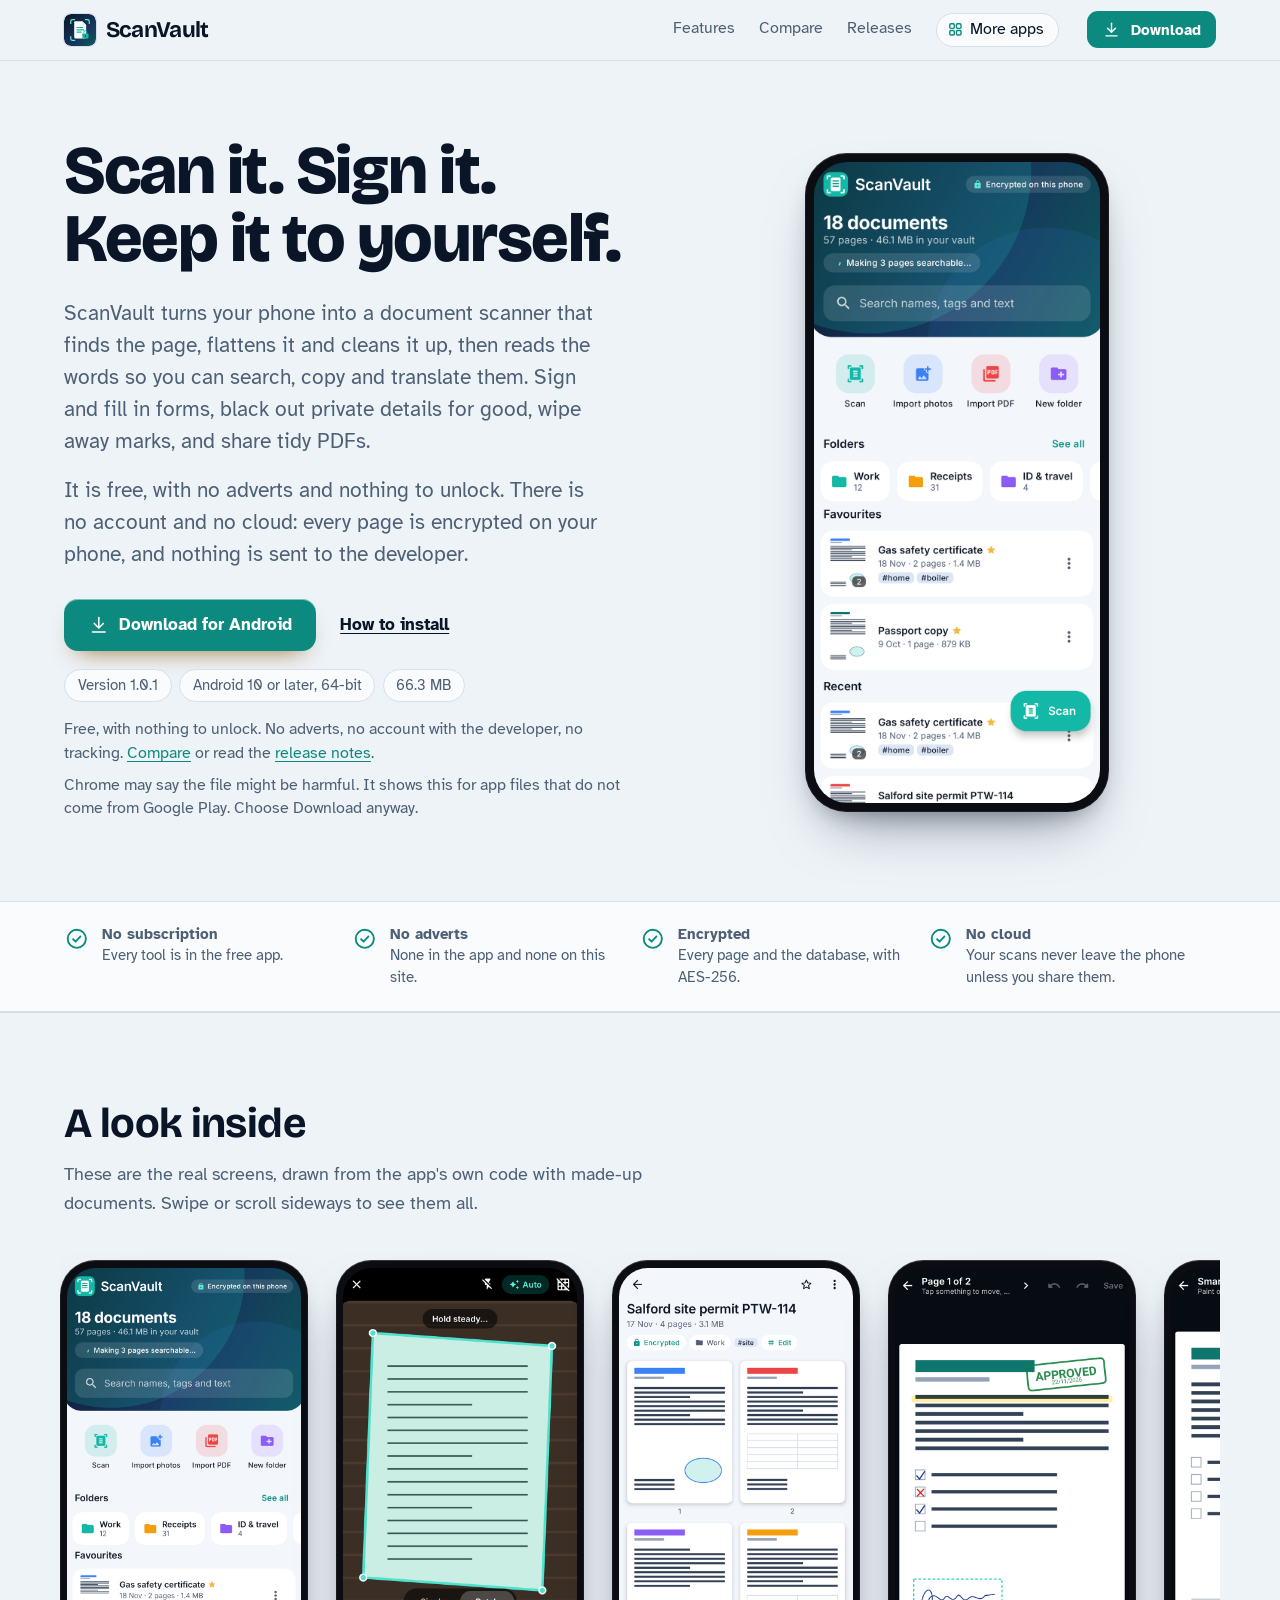
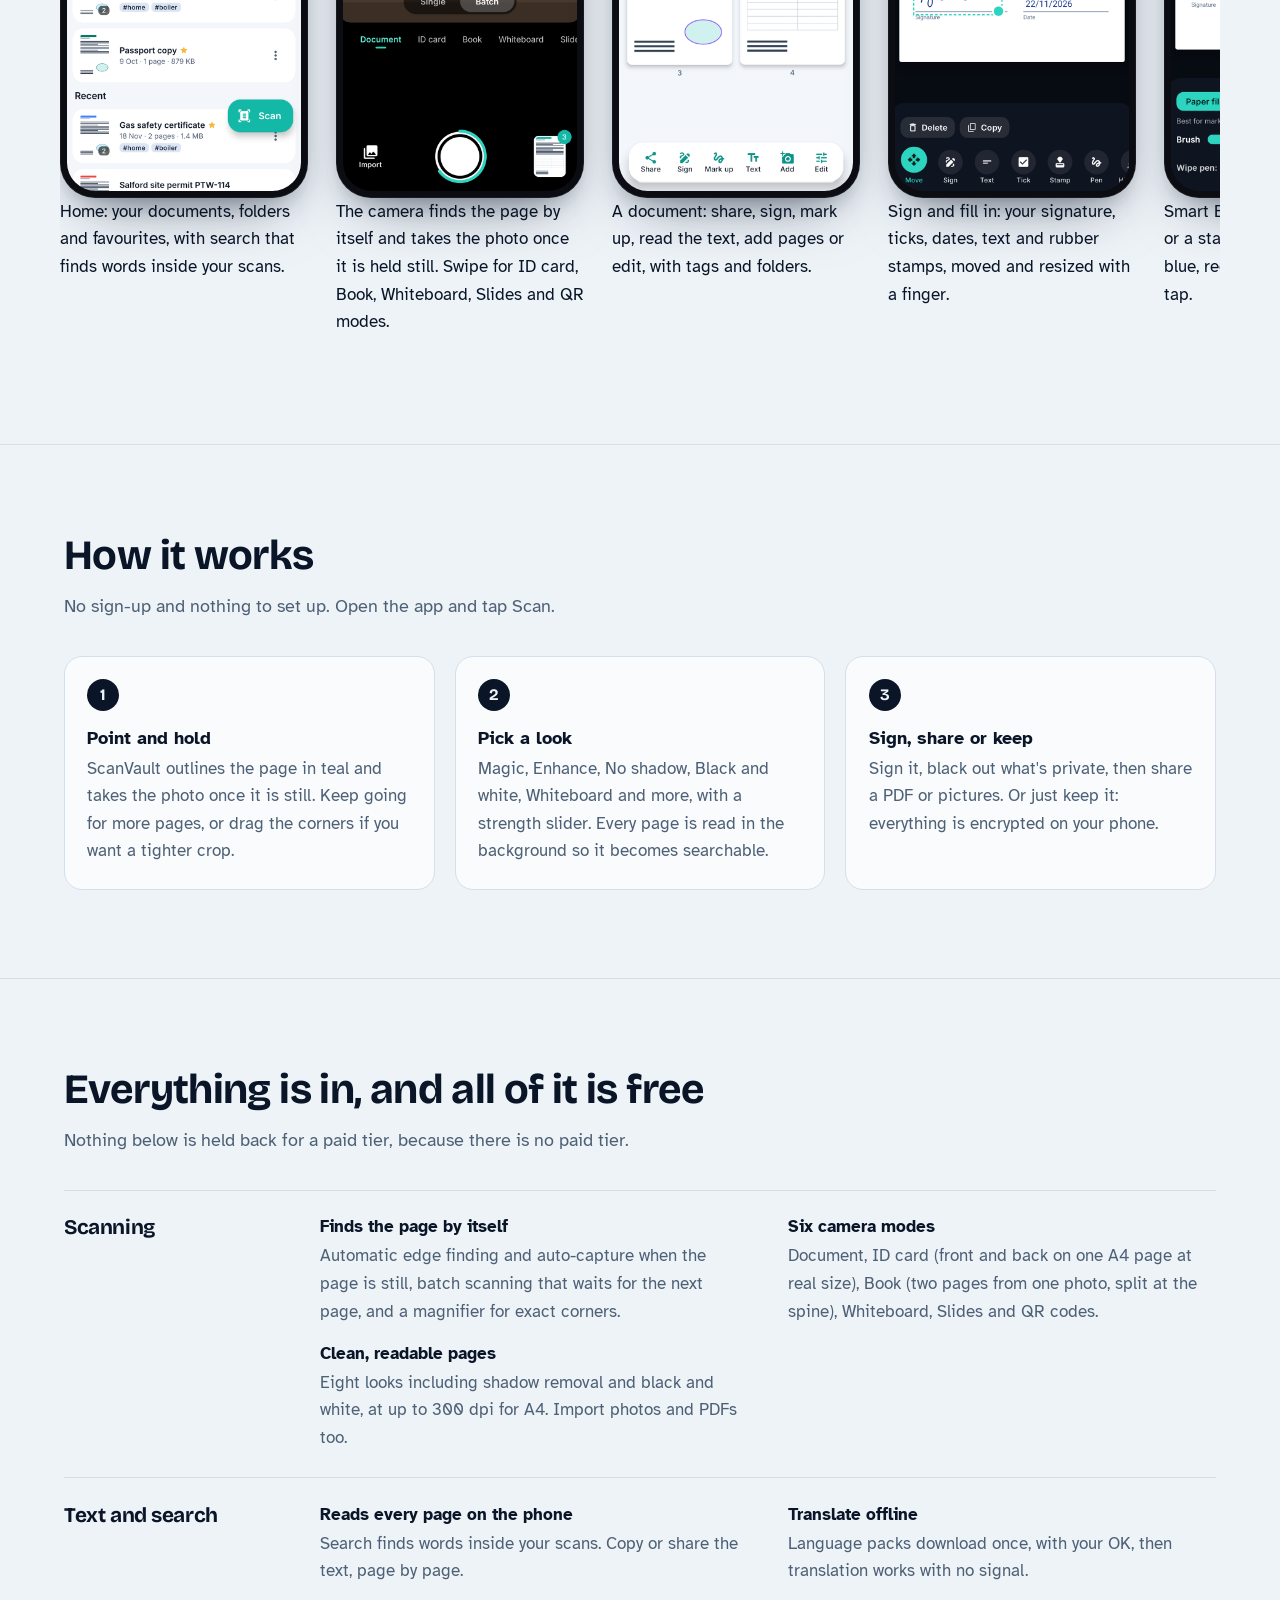
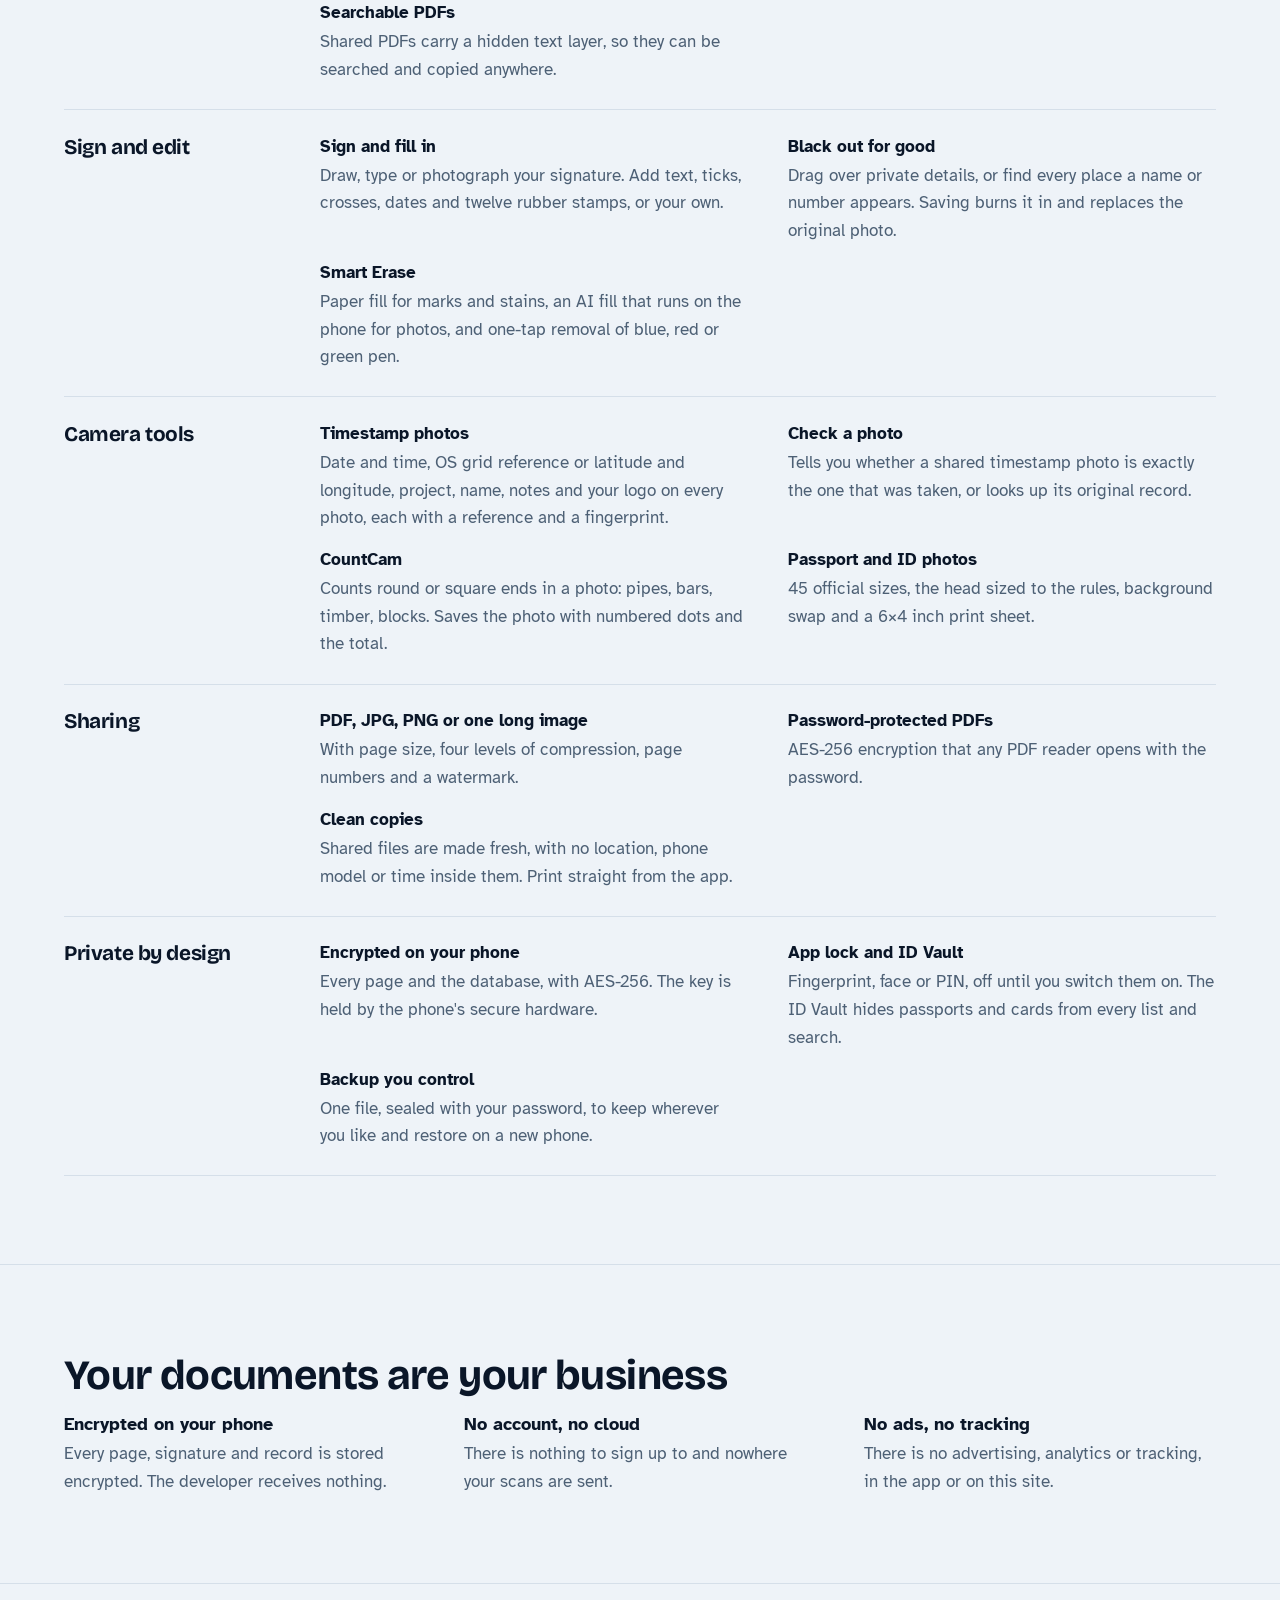
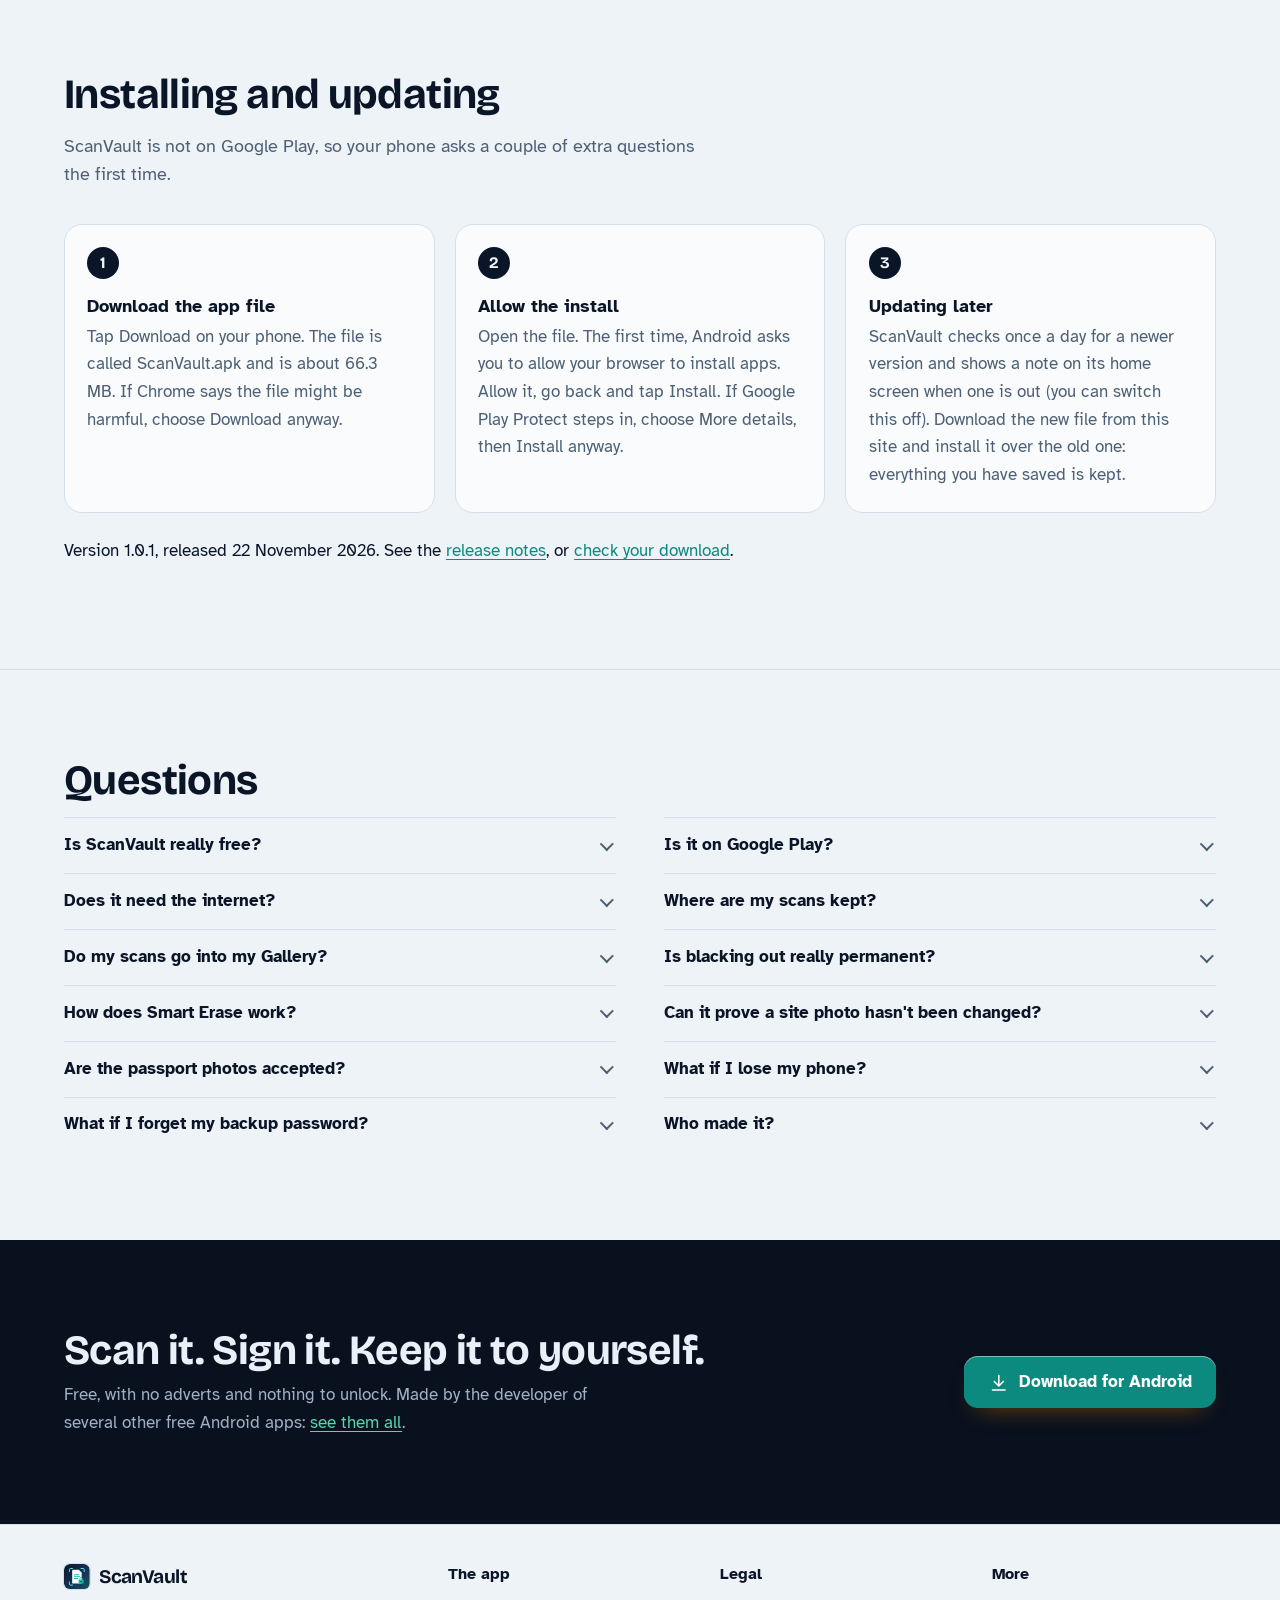
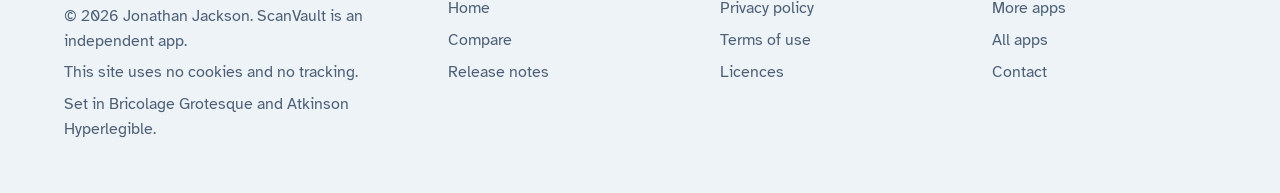
==== commit cb8d7dfb: "ScanVault 1.0.1" ====
--- a/index.html
+++ b/index.html
@@ -28,7 +28,7 @@
 <link rel="stylesheet" href="./assets/house.css?v=1">
 <link rel="stylesheet" href="./assets/apps-list.css?v=1">
 <script src="./assets/apps-list.js?v=1" defer></script>
-<script type="application/ld+json">{"@context":"https://schema.org","@type":"SoftwareApplication","name":"ScanVault","url":"https://customgpter.github.io/scanvault/","description":"ScanVault is a free Android document scanner that keeps every page encrypted on your phone: automatic edge finding, searchable PDFs, signing and form filling, true black-out, Smart Erase, timestamp photos, CountCam, passport photos and an ID Vault. No adverts, no account, no cloud.","applicationCategory":"BusinessApplication","operatingSystem":"Android 10 or later, 64-bit","softwareVersion":"1.0","downloadUrl":"https://github.com/CustomGPTer/scanvault/releases/latest/download/ScanVault.apk","releaseNotes":"https://customgpter.github.io/scanvault/releases.html","offers":{"@type":"Offer","price":"0","priceCurrency":"GBP"},"inLanguage":"en-GB","image":"https://customgpter.github.io/scanvault/assets/og.png","featureList":["Finds the page by itself","Six camera modes","Clean, readable pages","Reads every page on the phone","Translate offline","Searchable PDFs","Sign and fill in","Black out for good","Smart Erase","Timestamp photos","Check a photo","CountCam"],"author":{"@type":"Person","name":"Jonathan Jackson"}}</script>
+<script type="application/ld+json">{"@context":"https://schema.org","@type":"SoftwareApplication","name":"ScanVault","url":"https://customgpter.github.io/scanvault/","description":"ScanVault is a free Android document scanner that keeps every page encrypted on your phone: automatic edge finding, searchable PDFs, signing and form filling, true black-out, Smart Erase, timestamp photos, CountCam, passport photos and an ID Vault. No adverts, no account, no cloud.","applicationCategory":"BusinessApplication","operatingSystem":"Android 10 or later, 64-bit","softwareVersion":"1.0.1","downloadUrl":"https://github.com/CustomGPTer/scanvault/releases/latest/download/ScanVault.apk","releaseNotes":"https://customgpter.github.io/scanvault/releases.html","offers":{"@type":"Offer","price":"0","priceCurrency":"GBP"},"inLanguage":"en-GB","image":"https://customgpter.github.io/scanvault/assets/og.png","featureList":["Finds the page by itself","Six camera modes","Clean, readable pages","Reads every page on the phone","Translate offline","Searchable PDFs","Sign and fill in","Black out for good","Smart Erase","Timestamp photos","Check a photo","CountCam"],"author":{"@type":"Person","name":"Jonathan Jackson"}}</script>
 <script type="application/ld+json">{"@context":"https://schema.org","@type":"FAQPage","mainEntity":[{"@type":"Question","name":"Is ScanVault really free?","acceptedAnswer":{"@type":"Answer","text":"Yes. There is no paid version, no subscription, no trial and no adverts, and nothing in the app is locked. There is no watermark on your scans."}},{"@type":"Question","name":"Is it on Google Play?","acceptedAnswer":{"@type":"Answer","text":"No. ScanVault is a personal project and is downloaded from this site as an Android app file. It needs Android 10 or later on a 64-bit phone, which covers almost every phone sold since 2019."}},{"@type":"Question","name":"Does it need the internet?","acceptedAnswer":{"@type":"Answer","text":"No, apart from two things you control: translation language packs, downloaded only when you say yes, and a once-a-day check for a newer version number, which you can switch off. Scanning, text reading, signing, Smart Erase, counting and ID photos all work offline."}},{"@type":"Question","name":"Where are my scans kept?","acceptedAnswer":{"@type":"Answer","text":"Only on your phone, in the app's private storage, encrypted with AES-256. The key is held by the phone's secure hardware, so a copy of the files taken off the phone cannot be read. Android's cloud backup is switched off for ScanVault."}},{"@type":"Question","name":"Do my scans go into my Gallery?","acceptedAnswer":{"@type":"Answer","text":"No. ScanVault never saves to your Gallery. Pages leave the app only when you share, save or print them, or switch on the optional copy to a folder."}},{"@type":"Question","name":"Is blacking out really permanent?","acceptedAnswer":{"@type":"Answer","text":"Yes. When you save, the black boxes are burned into the page and the original photo in the vault is replaced, so the hidden details cannot be recovered from the app. Text under the boxes is removed from search too."}},{"@type":"Question","name":"How does Smart Erase work?","acceptedAnswer":{"@type":"Answer","text":"Paint over what you want gone. Paper fill blends in clean paper, which suits marks and stains on documents. AI fill uses a small image-repair model built into the app, which runs on your phone and suits photos and backgrounds."}},{"@type":"Question","name":"Can it prove a site photo hasn't been changed?","acceptedAnswer":{"@type":"Answer","text":"Each timestamp photo gets a reference and a fingerprint kept on the phone that took it. Check a photo tells you whether a shared copy is byte for byte the original. Copies squeezed by messaging apps no longer match, so use the reference on the stamp to see the original record."}},{"@type":"Question","name":"Are the passport photos accepted?","acceptedAnswer":{"@type":"Answer","text":"ScanVault sizes the head and photo to each country's published rules and can make the background plain. Whether a photo is accepted also depends on the lighting, your expression and the office that checks it, so always read the official rules before you apply."}},{"@type":"Question","name":"What if I lose my phone?","acceptedAnswer":{"@type":"Answer","text":"Your scans are encrypted and can't be read off the phone. To keep them, make a backup in Settings, Backup and restore: one file sealed with your password. Restore it on a new phone with the same password."}},{"@type":"Question","name":"What if I forget my backup password?","acceptedAnswer":{"@type":"Answer","text":"The backup can't be opened, not even by the developer. Make a new backup with a password you'll remember."}},{"@type":"Question","name":"Who made it?","acceptedAnswer":{"@type":"Answer","text":"ScanVault is made by Jonathan Jackson, an independent developer in the United Kingdom. It is not connected with CamScanner, Adobe, Google or any other app maker."}}]}</script>
 </head>
 <body>
@@ -48,7 +48,7 @@
 <p class="lede">ScanVault turns your phone into a document scanner that finds the page, flattens it and cleans it up, then reads the words so you can search, copy and translate them. Sign and fill in forms, black out private details for good, wipe away marks, and share tidy PDFs.</p><p class="lede">It is free, with no adverts and nothing to unlock. There is no account and no cloud: every page is encrypted on your phone, and nothing is sent to the developer.</p>
 
 <p class="get" id="download"><a class="button" href="https://github.com/CustomGPTer/scanvault/releases/latest/download/ScanVault.apk"><svg class="ico" viewBox="0 0 24 24" aria-hidden="true"><path d="M12 4v11"/><path d="M7 10.5l5 5 5-5"/><path d="M5 20h14"/></svg>Download for Android</a><a class="aside" href="#install">How to install</a></p>
-<ul class="pills"><li>Version 1.0</li><li>Android 10 or later, 64-bit</li><li>66.3 MB</li></ul>
+<ul class="pills"><li>Version 1.0.1</li><li>Android 10 or later, 64-bit</li><li>66.3 MB</li></ul>
 <p class="facts">Free, with nothing to unlock. No adverts, no account with the developer, no tracking. <a href="compare.html">Compare</a> or read the <a href="releases.html">release notes</a>.</p>
 <p class="facts">Chrome may say the file might be harmful. It shows this for app files that do not come from Google Play. Choose Download anyway.</p>
 </div>
@@ -96,7 +96,7 @@
 <h2 id="install-h">Installing and updating</h2>
 <p class="intro">ScanVault is not on Google Play, so your phone asks a couple of extra questions the first time.</p>
 <ol class="steps"><li><h3>Download the app file</h3><p>Tap Download on your phone. The file is called ScanVault.apk and is about 66.3 MB. If Chrome says the file might be harmful, choose Download anyway.</p></li><li><h3>Allow the install</h3><p>Open the file. The first time, Android asks you to allow your browser to install apps. Allow it, go back and tap Install. If Google Play Protect steps in, choose More details, then Install anyway.</p></li><li><h3>Updating later</h3><p>ScanVault checks once a day for a newer version and shows a note on its home screen when one is out (you can switch this off). Download the new file from this site and install it over the old one: everything you have saved is kept.</p></li></ol>
-<p class="after-table">Version 1.0, released 22 November 2026. See the <a href="releases.html">release notes</a>, or <a href="releases.html#checking">check your download</a>.</p>
+<p class="after-table">Version 1.0.1, released 22 November 2026. See the <a href="releases.html">release notes</a>, or <a href="releases.html#checking">check your download</a>.</p>
 </div>
 </section>
 
